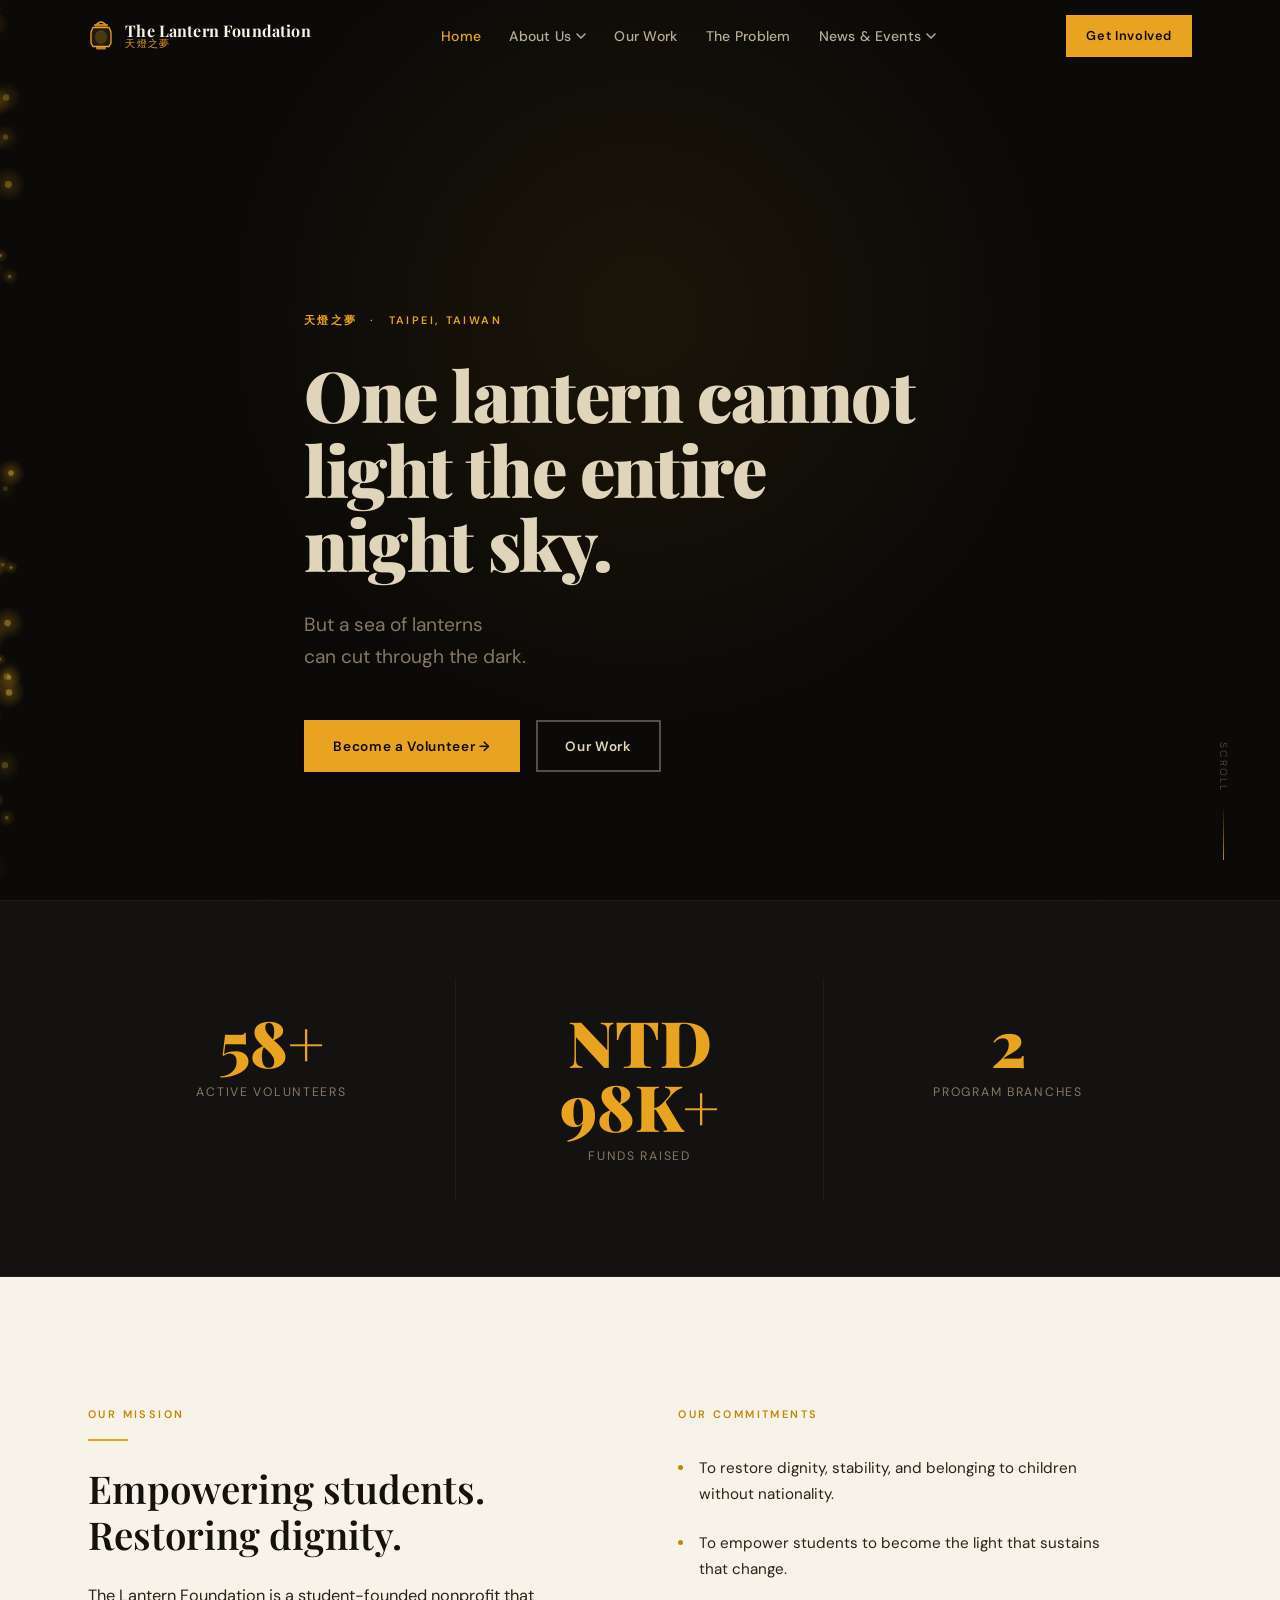
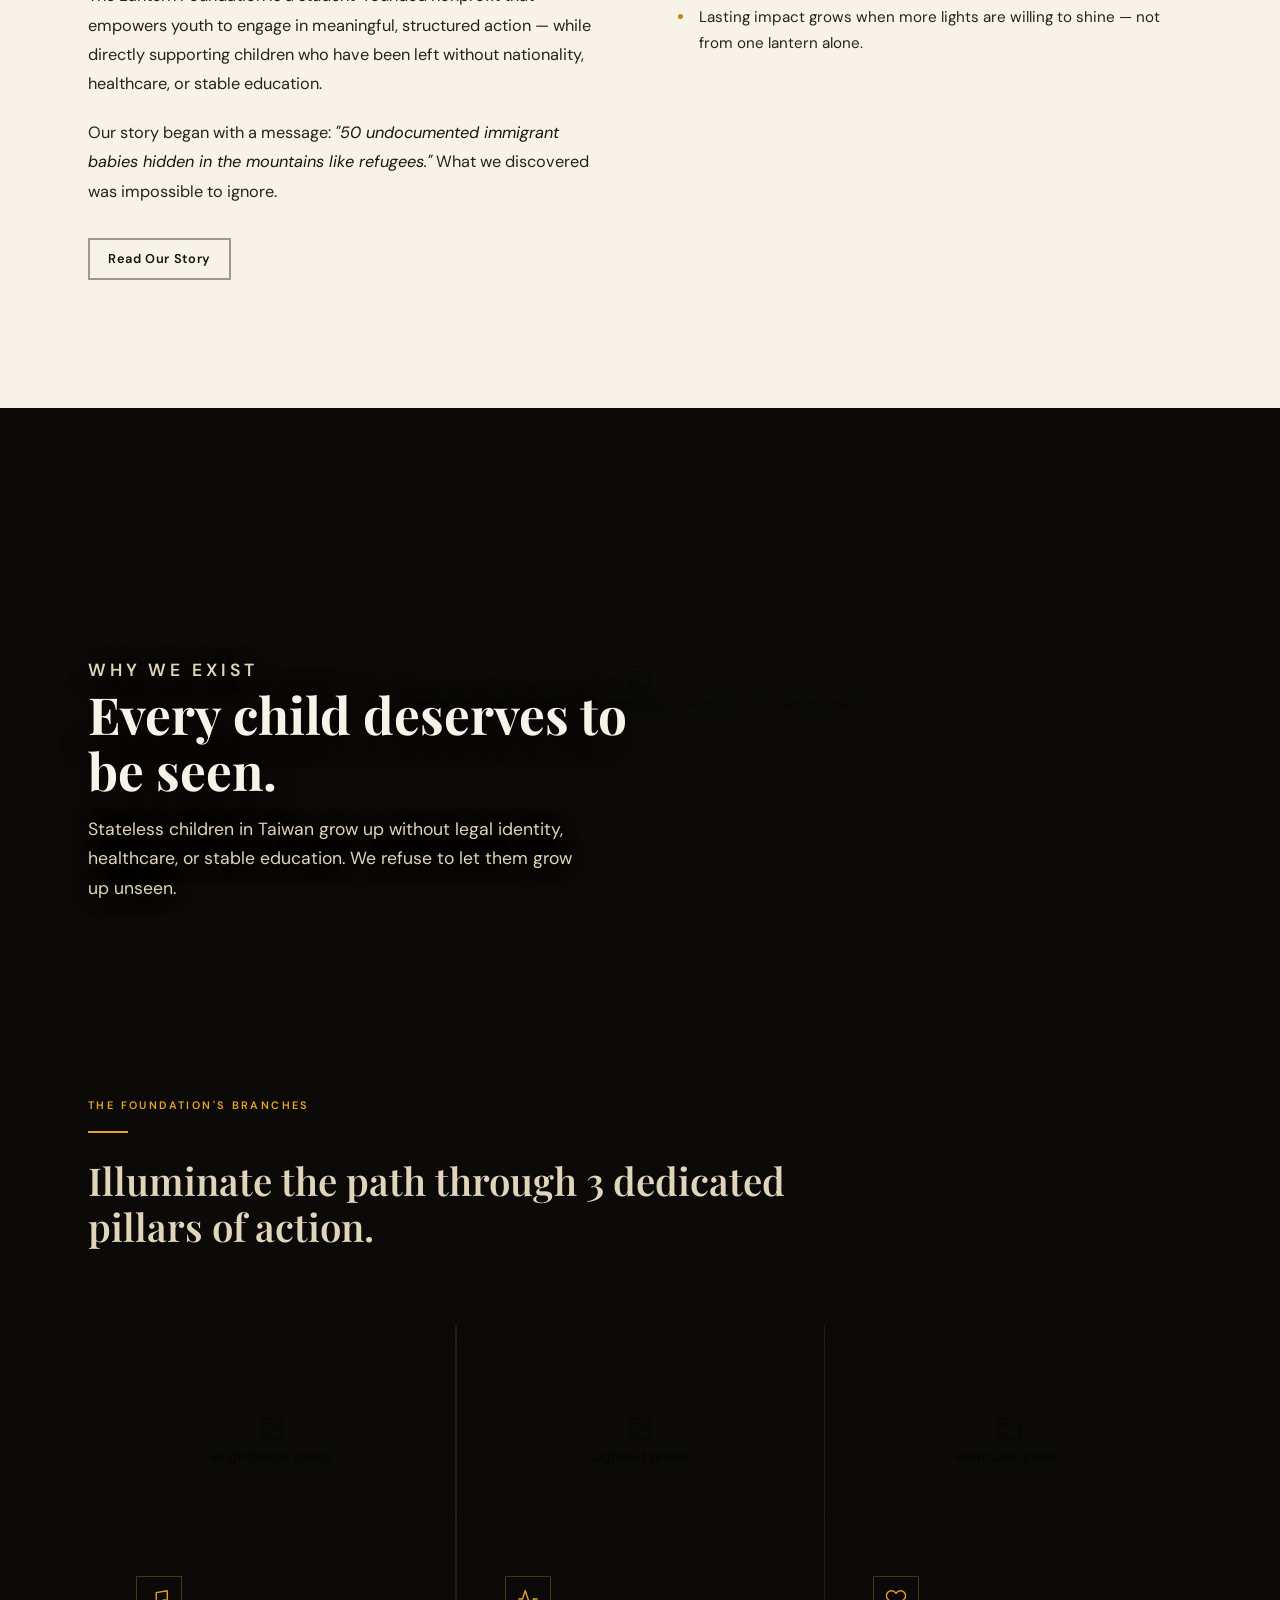
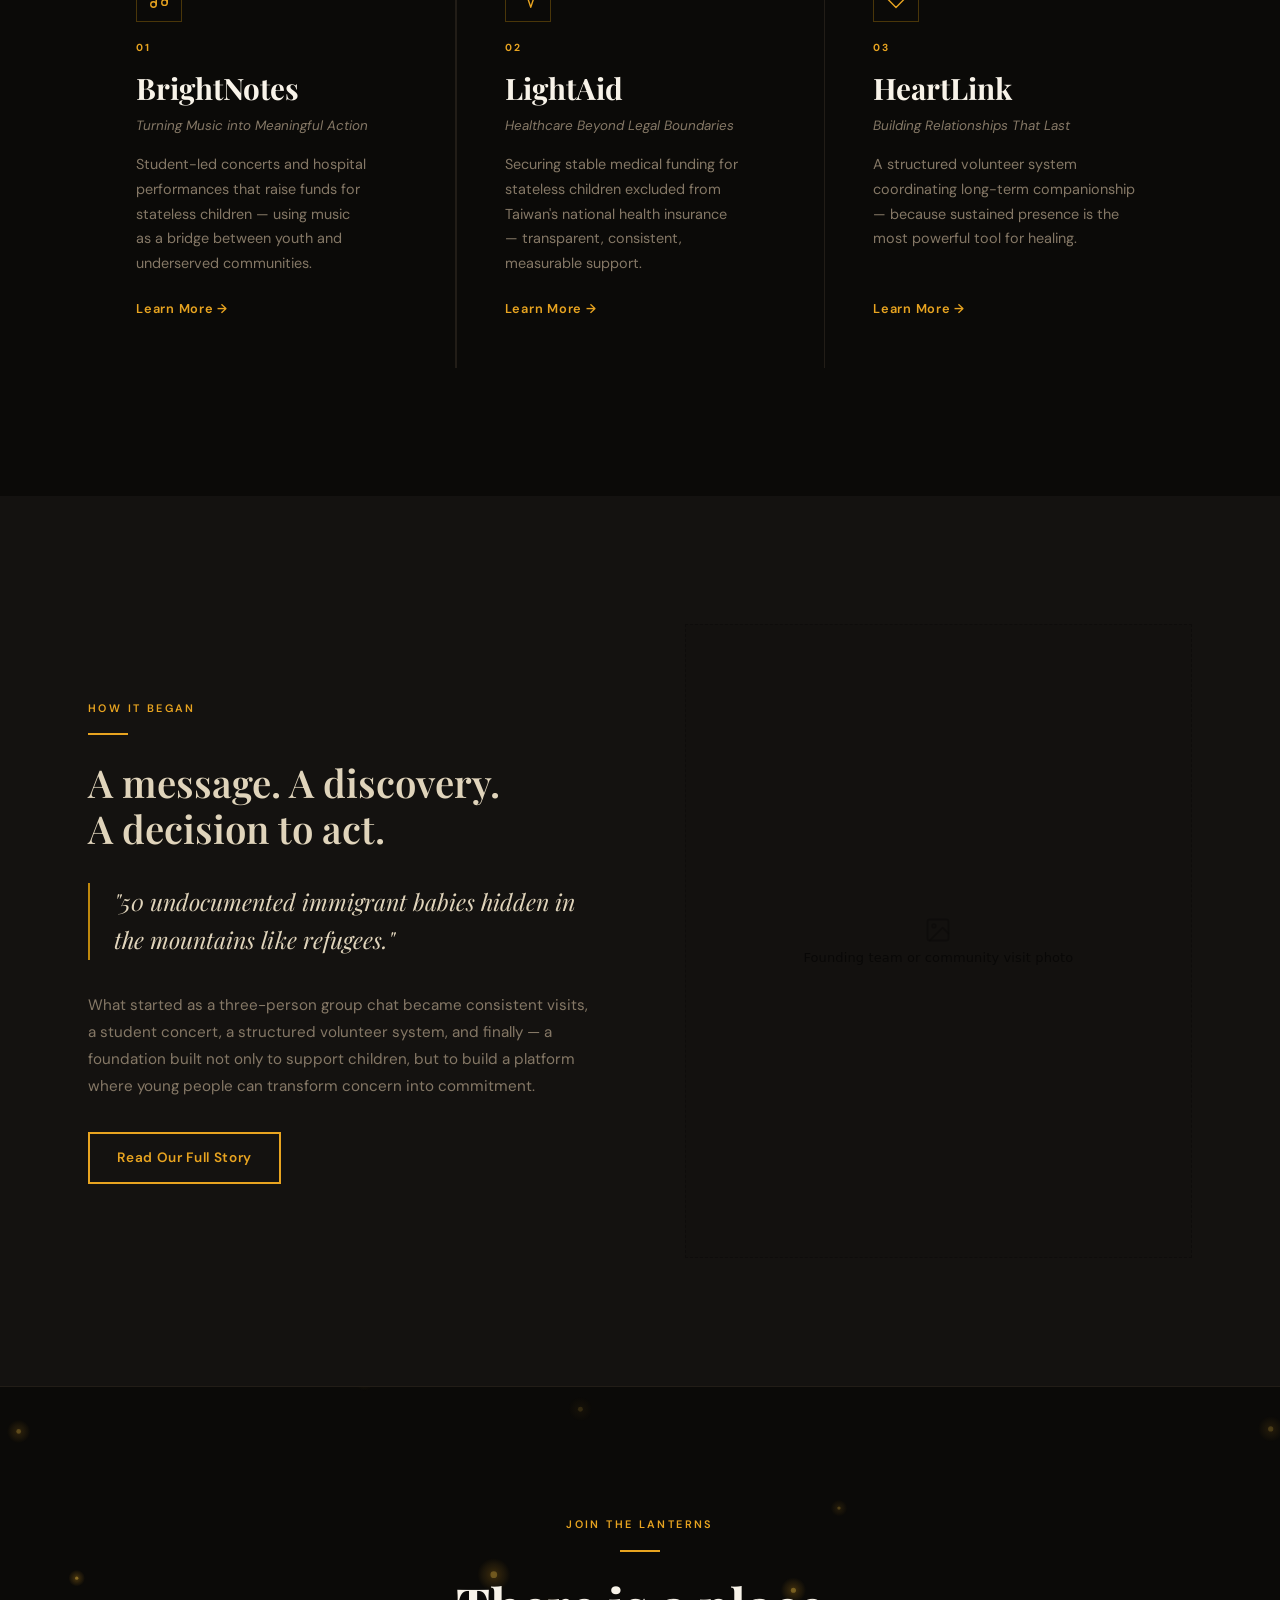
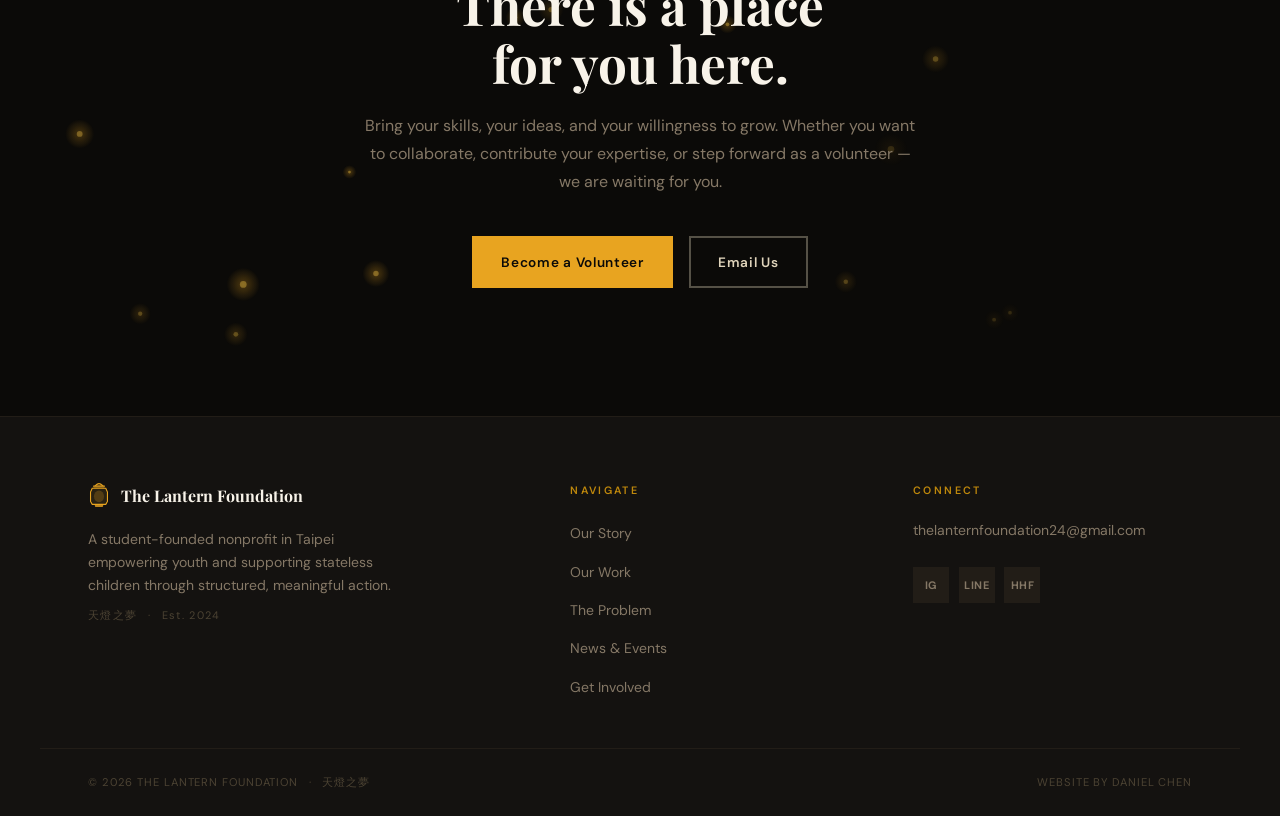
==== index.html @ 25450cc4 "first commit" ====
<!DOCTYPE html>
<html lang="en">
<head>
  <meta charset="UTF-8">
  <meta name="viewport" content="width=device-width, initial-scale=1.0">
  <title>The Lantern Foundation | 天燈之夢</title>
  <meta name="description" content="A student-founded nonprofit in Taipei empowering youth and supporting stateless children through BrightNotes, LightAid, and HeartLink.">
  <link rel="stylesheet" href="shared.css">
  <link rel="stylesheet" href="enhance.css">
  <style>
    /* HERO */
    #hero {
      min-height: 100vh; min-height: 100svh;
      display: flex; flex-direction: column; justify-content: flex-end;
      padding-bottom: clamp(4rem, 10vw, 8rem);
      position: relative; overflow: hidden; background: var(--dark);
    }
    #hero-canvas { position: absolute; inset: 0; width: 100%; height: 100%; pointer-events: none; }
    .hero-glow {
      position: absolute; width: 900px; height: 900px; border-radius: 50%;
      background: radial-gradient(circle, rgba(191,136,12,.09) 0%, transparent 65%);
      top: 35%; left: 50%; transform: translate(-50%,-50%); pointer-events: none;
    }
    .hero-content {
      position: relative; z-index: 2;
      max-width: var(--container); margin-inline: auto;
      padding-inline: var(--gap); padding-top: calc(var(--nav-h) + 3rem);
    }
    .hero-lbl  { opacity:0; animation: fuUp .8s ease .3s forwards; margin-bottom:1.75rem; }
    .hero-h1   { max-width:14ch; opacity:0; animation: fuUp .8s ease .5s forwards; margin-bottom:1.75rem; }
    .hero-sub  {
      font-size: clamp(1rem,1.8vw,1.2rem); color: var(--text-muted);
      max-width:40ch; margin-bottom:3rem; line-height:1.65;
      opacity:0; animation: fuUp .8s ease .7s forwards;
    }
    .hero-btns { display:flex; gap:1rem; flex-wrap:wrap; opacity:0; animation: fuUp .8s ease .9s forwards; }
    .hero-scroll {
      position:absolute; bottom:2.5rem; right:var(--gap);
      writing-mode:vertical-rl; transform:rotate(180deg);
      display:flex; align-items:center; gap:.75rem;
      font-size:.64rem; letter-spacing:.22em; text-transform:uppercase; color:var(--text-dim);
      z-index:2; opacity:0; animation: fuUp .8s ease 1.2s forwards;
    }
    .hero-scroll::after { content:''; width:1px; height:55px; background:linear-gradient(to bottom,transparent,var(--gold)); }
    @keyframes fuUp { from{opacity:0;transform:translateY(18px)} to{opacity:1;transform:translateY(0)} }

    /* STATS */
    #stats {
      background: var(--dark-2);
      border-top:1px solid var(--dark-3); border-bottom:1px solid var(--dark-3);
      padding-block: clamp(3rem,6vw,5rem);
    }
    .stats-row { display:grid; grid-template-columns:repeat(3,1fr); }
    .stat-block { padding:2rem 3rem; border-right:1px solid var(--dark-3); text-align:center; }
    .stat-block:last-child { border-right:none; }
    .stat-num {
      font-family:var(--font-serif); font-size:clamp(2.8rem,5vw,4.2rem); font-weight:900;
      color:var(--gold-bright); display:block; line-height:1; margin-bottom:.5rem;
    }
    .stat-lbl { font-size:.77rem; letter-spacing:.14em; text-transform:uppercase; color:var(--text-muted); }

    /* MISSION */
    #mission { background:var(--cream); }
    .mission-grid { display:grid; grid-template-columns:1fr 1fr; gap:clamp(3rem,6vw,7rem); align-items:start; }
    .mission-copy p { font-size:1.02rem; color:#2C2218; line-height:1.8; margin-bottom:1.2rem; }
    .mission-copy p em { font-style:italic; color:#1A150E; }
    .mission-values { display:flex; flex-direction:column; gap:1.4rem; padding-top:.5rem; }
    .mv-row { display:flex; gap:1rem; align-items:flex-start; }
    .mv-dot { width:5px; height:5px; border-radius:50%; background:var(--gold); margin-top:.62rem; flex-shrink:0; }
    .mv-row p { font-size:.95rem; color:#2C2218; line-height:1.72; }

    /* BRANCHES */
    #branches { background:var(--dark); }
    .branches-hd { margin-bottom:clamp(3rem,6vw,5rem); }
    .branches-grid { display:grid; grid-template-columns:repeat(3,1fr); gap:1.5px; background:var(--dark-3); }
    .branch-card {
      background:var(--dark); padding:clamp(2rem,4vw,3rem);
      display:flex; flex-direction:column; gap:.9rem; transition:background .25s;
    }
    .branch-card:hover { background:var(--dark-card); }
    .branch-icon {
      width:46px; height:46px; display:flex; align-items:center; justify-content:center;
      border:1px solid rgba(191,136,12,.35); flex-shrink:0;
    }
    .branch-num { font-size:.64rem; font-weight:700; letter-spacing:.2em; color:var(--gold-bright); margin-top:.2rem; }
    .branch-name { font-family:var(--font-serif); font-size:clamp(1.4rem,2.5vw,1.85rem); font-weight:700; color:var(--cream); line-height:1.15; }
    .branch-tagline { font-size:.84rem; color:var(--text-muted); font-style:italic; margin-top:-.3rem; }
    .branch-desc { font-size:.9rem; color:var(--text-muted); line-height:1.72; flex:1; }
    .branch-lnk {
      display:inline-flex; align-items:center; gap:.4rem;
      font-size:.8rem; font-weight:600; letter-spacing:.06em;
      color:var(--gold-bright); text-decoration:none; transition:gap .2s; margin-top:.5rem;
    }
    .branch-lnk:hover { gap:.65rem; }

    /* STORY TEASER */
    #story { background:var(--dark-2); }
    .story-grid { display:grid; grid-template-columns:1fr 1fr; gap:clamp(3rem,7vw,7rem); align-items:center; }
    .story-quote {
      font-family:var(--font-serif); font-size:clamp(1.1rem,2vw,1.45rem);
      font-style:italic; line-height:1.65; color:var(--text-light);
      border-left:2px solid var(--gold); padding-left:1.5rem; margin-block:2rem;
    }
    .story-body-p { font-size:.95rem; color:var(--text-muted); line-height:1.78; margin-bottom:2rem; }
    .story-img-wrap { aspect-ratio:4/5; position:relative; overflow:hidden; }
    .story-img-wrap image-slot { position:absolute; inset:0; width:100%; height:100%; }

    /* CTA */
    #home-cta { background:var(--dark); border-top:1px solid var(--dark-3); text-align:center; }
    .cta-inner { max-width:50ch; margin-inline:auto; }
    .cta-title { font-family:var(--font-serif); font-size:clamp(2rem,4vw,3.4rem); font-weight:700; line-height:1.15; color:var(--cream); margin-bottom:1.2rem; }
    .cta-sub { font-size:1rem; color:var(--text-muted); line-height:1.75; margin-bottom:2.5rem; }
    .cta-btns { display:flex; gap:1rem; justify-content:center; flex-wrap:wrap; }

    @media(max-width:1024px){ .branches-grid{grid-template-columns:1fr 1fr;} }
    @media(max-width:768px){
      .stats-row{grid-template-columns:1fr;}
      .stat-block{border-right:none;border-bottom:1px solid var(--dark-3);}
      .stat-block:last-child{border-bottom:none;}
      .mission-grid,.story-grid{grid-template-columns:1fr;}
      .branches-grid{grid-template-columns:1fr;}
      .story-img-wrap{aspect-ratio:16/9;order:-1;}
    }
  </style>
</head>
<body>

<nav class="site-nav" role="navigation" aria-label="Main navigation">
  <div class="nav-wrap">
    <a href="index.html" class="nav-logo">
      <svg width="26" height="34" viewBox="0 0 26 34" fill="none" aria-hidden="true">
        <path d="M9 5 Q13 1 17 5" stroke="#E8A420" stroke-width="1.5" fill="none" stroke-linecap="round"/>
        <rect x="6" y="5" width="14" height="2.5" rx="1" fill="#E8A420" opacity="0.8"/>
        <path d="M5 8.5 L3 13 L3 24 L5 27.5 L21 27.5 L23 24 L23 13 L21 8.5 Z" fill="rgba(232,164,32,0.1)" stroke="#E8A420" stroke-width="1.3"/>
        <ellipse cx="13" cy="18" rx="6" ry="7" fill="rgba(232,164,32,0.22)"/>
        <rect x="8" y="27.5" width="10" height="3" rx="1.5" fill="#E8A420" opacity="0.8"/>
      </svg>
      <div class="nav-logo-words"><strong>The Lantern Foundation</strong><em>天燈之夢</em></div>
    </a>
    <ul class="nav-items">
      <li><a href="index.html" class="current">Home</a></li>
      <li class="nav-dd">
        <button class="nav-dd-btn">About Us <svg viewBox="0 0 10 10" fill="none"><path d="M1 3l4 4 4-4" stroke="currentColor" stroke-width="1.5" stroke-linecap="round"/></svg></button>
        <div class="nav-dd-panel"><a href="about.html">Our Story</a><a href="about.html#team">Our Team</a></div>
      </li>
      <li><a href="our-work.html">Our Work</a></li>
      <li><a href="the-problem.html">The Problem</a></li>
      <li class="nav-dd">
        <button class="nav-dd-btn">News &amp; Events <svg viewBox="0 0 10 10" fill="none"><path d="M1 3l4 4 4-4" stroke="currentColor" stroke-width="1.5" stroke-linecap="round"/></svg></button>
        <div class="nav-dd-panel"><a href="news-events.html">All Events</a><a href="news-events.html#hunger-game">H.U.N.G.E.R. Game</a><a href="news-events.html#love-lit">A Love-Lit Christmas</a></div>
      </li>
    </ul>
    <div class="nav-end">
      <a href="get-involved.html" class="btn btn-gold btn-sm btn-nav-cta">Get Involved</a>
      <button class="nav-ham" aria-label="Open menu" aria-expanded="false"><span></span><span></span><span></span></button>
    </div>
  </div>
</nav>

<div class="nav-mob" role="dialog" aria-modal="true" aria-label="Navigation menu">
  <ul class="nav-mob-list">
    <li><a href="index.html">Home</a></li>
    <li><span>About Us</span><ul class="nav-mob-sub"><li><a href="about.html">Our Story</a></li><li><a href="about.html#team">Our Team</a></li></ul></li>
    <li><a href="our-work.html">Our Work</a></li>
    <li><a href="the-problem.html">The Problem</a></li>
    <li><span>News &amp; Events</span><ul class="nav-mob-sub"><li><a href="news-events.html">All Events</a></li><li><a href="news-events.html#hunger-game">H.U.N.G.E.R. Game</a></li><li><a href="news-events.html#love-lit">A Love-Lit Christmas</a></li></ul></li>
    <li><a href="get-involved.html">Get Involved</a></li>
  </ul>
  <div class="nav-mob-footer"><a href="get-involved.html" class="btn btn-gold">Become a Volunteer</a></div>
</div>

<!-- HERO -->
<section id="hero" aria-label="Hero">
  <canvas id="hero-canvas" aria-hidden="true"></canvas>
  <div class="hero-glow" aria-hidden="true"></div>
  <div class="hero-content">
    <p class="t-label hero-lbl">天燈之夢 &ensp;·&ensp; Taipei, Taiwan</p>
    <h1 class="t-display hero-h1">One lantern cannot light the entire night sky.</h1>
    <p class="hero-sub">But a sea of lanterns<br>can cut through the dark.</p>
    <div class="hero-btns">
      <a href="get-involved.html" class="btn btn-gold">Become a Volunteer →</a>
      <a href="our-work.html" class="btn btn-outline">Our Work</a>
    </div>
  </div>
  <div class="hero-scroll" aria-hidden="true">Scroll</div>
</section>

<!-- STATS -->
<section id="stats" aria-label="Impact numbers">
  <div class="wrap">
    <div class="stats-row">
      <div class="stat-block reveal"><span class="stat-num" data-count="60" data-suffix="+">0</span><p class="stat-lbl">Active Volunteers</p></div>
      <div class="stat-block reveal d2"><span class="stat-num" data-count="100" data-prefix="NTD " data-suffix="K+">0</span><p class="stat-lbl">Funds Raised</p></div>
      <div class="stat-block reveal d3"><span class="stat-num" data-count="3">0</span><p class="stat-lbl">Program Branches</p></div>
    </div>
  </div>
</section>

<!-- MISSION -->
<section id="mission" class="bg-cream on-cream">
  <div class="wrap">
    <div class="mission-grid">
      <div class="reveal">
        <p class="t-label">Our Mission</p>
        <span class="gold-bar" style="margin-top:1rem"></span>
        <h2 class="t-h2" style="margin-bottom:1.5rem">Empowering students.<br>Restoring dignity.</h2>
        <div class="mission-copy">
          <p>The Lantern Foundation is a student-founded nonprofit that empowers youth to engage in meaningful, structured action — while directly supporting children who have been left without nationality, healthcare, or stable education.</p>
          <p>Our story began with a message: <em>"50 undocumented immigrant babies hidden in the mountains like refugees."</em> What we discovered was impossible to ignore.</p>
        </div>
        <div style="margin-top:2rem"><a href="about.html" class="btn btn-outline-dark btn-sm">Read Our Story</a></div>
      </div>
      <div class="reveal d2">
        <p class="t-label" style="margin-bottom:1.5rem; color:var(--gold)">Our Commitments</p>
        <div class="mission-values">
          <div class="mv-row"><div class="mv-dot"></div><p>To restore dignity, stability, and belonging to children without nationality.</p></div>
          <div class="mv-row"><div class="mv-dot"></div><p>To empower students to become the light that sustains that change.</p></div>
          <div class="mv-row"><div class="mv-dot"></div><p>Lasting impact grows when more lights are willing to shine — not from one lantern alone.</p></div>
        </div>
      </div>
    </div>
  </div>
</section>

<!-- IMPACT BAND -->
<section class="impact-band" style="padding:0">
  <image-slot id="home-impact" shape="rect" placeholder="Wide cinematic photo — children, volunteers, or a concert moment"></image-slot>
  <div class="impact-overlay"></div>
  <div class="impact-content reveal">
    <p class="t-label">Why We Exist</p>
    <h2>Every child deserves to be seen.</h2>
    <p>Stateless children in Taiwan grow up without legal identity, healthcare, or stable education. We refuse to let them grow up unseen.</p>
  </div>
</section>

<!-- BRANCHES -->
<section id="branches">
  <div class="wrap">
    <div class="branches-hd reveal">
      <p class="t-label">The Foundation's Branches</p>
      <span class="gold-bar" style="margin-top:1rem"></span>
      <h2 class="t-h2" style="max-width:30ch">Illuminate the path through 3 dedicated pillars of action.</h2>
    </div>
    <div class="branches-grid">
      <div class="branch-card reveal">
        <div class="branch-card-img"><image-slot id="home-branch-1" shape="rect" placeholder="BrightNotes photo"></image-slot></div>
        <div class="branch-icon"><svg width="22" height="22" viewBox="0 0 24 24" fill="none" stroke="var(--gold-bright)" stroke-width="1.5" stroke-linecap="round" stroke-linejoin="round" aria-hidden="true"><path d="M9 18V5l12-2v13"/><circle cx="6" cy="18" r="3"/><circle cx="18" cy="16" r="3"/></svg></div>
        <span class="branch-num">01</span>
        <h3 class="branch-name">BrightNotes</h3>
        <p class="branch-tagline">Turning Music into Meaningful Action</p>
        <p class="branch-desc">Student-led concerts and hospital performances that raise funds for stateless children — using music as a bridge between youth and underserved communities.</p>
        <a href="our-work.html#brightnotes" class="branch-lnk">Learn More →</a>
      </div>
      <div class="branch-card reveal d2">
        <div class="branch-card-img"><image-slot id="home-branch-2" shape="rect" placeholder="LightAid photo"></image-slot></div>
        <div class="branch-icon"><svg width="22" height="22" viewBox="0 0 24 24" fill="none" stroke="var(--gold-bright)" stroke-width="1.5" stroke-linecap="round" stroke-linejoin="round" aria-hidden="true"><path d="M22 12h-4l-3 9L9 3l-3 9H2"/></svg></div>
        <span class="branch-num">02</span>
        <h3 class="branch-name">LightAid</h3>
        <p class="branch-tagline">Healthcare Beyond Legal Boundaries</p>
        <p class="branch-desc">Securing stable medical funding for stateless children excluded from Taiwan's national health insurance — transparent, consistent, measurable support.</p>
        <a href="our-work.html#lightaid" class="branch-lnk">Learn More →</a>
      </div>
      <div class="branch-card reveal d3">
        <div class="branch-card-img"><image-slot id="home-branch-3" shape="rect" placeholder="HeartLink photo"></image-slot></div>
        <div class="branch-icon"><svg width="22" height="22" viewBox="0 0 24 24" fill="none" stroke="var(--gold-bright)" stroke-width="1.5" stroke-linecap="round" stroke-linejoin="round" aria-hidden="true"><path d="M20.84 4.61a5.5 5.5 0 0 0-7.78 0L12 5.67l-1.06-1.06a5.5 5.5 0 0 0-7.78 7.78l1.06 1.06L12 21.23l7.78-7.78 1.06-1.06a5.5 5.5 0 0 0 0-7.78z"/></svg></div>
        <span class="branch-num">03</span>
        <h3 class="branch-name">HeartLink</h3>
        <p class="branch-tagline">Building Relationships That Last</p>
        <p class="branch-desc">A structured volunteer system coordinating long-term companionship — because sustained presence is the most powerful tool for healing.</p>
        <a href="our-work.html#heartlink" class="branch-lnk">Learn More →</a>
      </div>
    </div>
  </div>
</section>

<!-- STORY TEASER -->
<section id="story" class="bg-dark-2">
  <div class="wrap">
    <div class="story-grid">
      <div class="reveal">
        <p class="t-label">How It Began</p>
        <span class="gold-bar" style="margin-top:1rem"></span>
        <h2 class="t-h2" style="margin-bottom:1.5rem">A message. A discovery.<br>A decision to act.</h2>
        <blockquote class="story-quote">"50 undocumented immigrant babies hidden in the mountains like refugees."</blockquote>
        <p class="story-body-p">What started as a three-person group chat became consistent visits, a student concert, a structured volunteer system, and finally — a foundation built not only to support children, but to build a platform where young people can transform concern into commitment.</p>
        <a href="about.html" class="btn btn-outline-gold">Read Our Full Story</a>
      </div>
      <div class="story-img-wrap reveal d2">
        <image-slot id="home-story" shape="rect" placeholder="Founding team or community visit photo"></image-slot>
      </div>
    </div>
  </div>
</section>

<!-- CTA -->
<section id="home-cta" class="lantern-host">
  <canvas class="lantern-canvas" data-count="22" aria-hidden="true"></canvas>
  <div class="wrap">
    <div class="cta-inner reveal">
      <p class="t-label">Join the Lanterns</p>
      <span class="gold-bar" style="display:block; margin:1rem auto 1.5rem"></span>
      <h2 class="cta-title">There is a place<br>for you here.</h2>
      <p class="cta-sub">Bring your skills, your ideas, and your willingness to grow. Whether you want to collaborate, contribute your expertise, or step forward as a volunteer — we are waiting for you.</p>
      <div class="cta-btns">
        <a href="get-involved.html" class="btn btn-gold">Become a Volunteer</a>
        <a href="mailto:thelanternfoundation24@gmail.com" class="btn btn-outline">Email Us</a>
      </div>
    </div>
  </div>
</section>

<!-- FOOTER -->
<footer class="site-footer">
  <div class="footer-body">
    <div class="foot-brand">
      <a href="index.html" class="foot-brand-logo">
        <svg width="22" height="29" viewBox="0 0 26 34" fill="none" aria-hidden="true"><path d="M9 5 Q13 1 17 5" stroke="#E8A420" stroke-width="1.5" fill="none" stroke-linecap="round"/><rect x="6" y="5" width="14" height="2.5" rx="1" fill="#E8A420" opacity="0.8"/><path d="M5 8.5 L3 13 L3 24 L5 27.5 L21 27.5 L23 24 L23 13 L21 8.5 Z" fill="rgba(232,164,32,0.1)" stroke="#E8A420" stroke-width="1.3"/><ellipse cx="13" cy="18" rx="6" ry="7" fill="rgba(232,164,32,0.22)"/><rect x="8" y="27.5" width="10" height="3" rx="1.5" fill="#E8A420" opacity="0.8"/></svg>
        <strong>The Lantern Foundation</strong>
      </a>
      <p>A student-founded nonprofit in Taipei empowering youth and supporting stateless children through structured, meaningful action.</p>
      <span class="foot-brand-cn">天燈之夢 &ensp;·&ensp; Est. 2024</span>
    </div>
    <div class="foot-col">
      <h4>Navigate</h4>
      <ul><li><a href="about.html">Our Story</a></li><li><a href="our-work.html">Our Work</a></li><li><a href="the-problem.html">The Problem</a></li><li><a href="news-events.html">News &amp; Events</a></li><li><a href="get-involved.html">Get Involved</a></li></ul>
    </div>
    <div class="foot-col">
      <h4>Connect</h4>
      <a class="foot-email" href="mailto:thelanternfoundation24@gmail.com">thelanternfoundation24@gmail.com</a>
      <div class="foot-social">
        <a href="https://www.instagram.com/thelanternfoundation24/" target="_blank" rel="noopener" title="Instagram">IG</a>
        <a href="https://line.me/ti/g/LG9Eg6JZxH" target="_blank" rel="noopener" title="LINE">LINE</a>
        <a href="https://www.twhhf.org/" target="_blank" rel="noopener" title="TWHHF Partner">HHF</a>
      </div>
    </div>
  </div>
  <div class="footer-bottom">
    <p>© 2026 THE LANTERN FOUNDATION &ensp;·&ensp; 天燈之夢</p>
    <p>WEBSITE BY DANIEL CHEN</p>
  </div>
</footer>

<script src="image-slot.js"></script>
<script src="nav.js"></script>
<script src="interactive.js"></script>
<script>
(function(){
  var canvas = document.getElementById('hero-canvas');
  if(!canvas) return;
  var ctx = canvas.getContext('2d');
  var W=0, H=0;
  function resize(){
    var dpr = window.devicePixelRatio||1;
    W = canvas.offsetWidth; H = canvas.offsetHeight;
    canvas.width=W*dpr; canvas.height=H*dpr;
    ctx.scale(dpr,dpr);
  }
  function Pt(iy){ var self=this;
    self.reset=function(y){ self.x=Math.random()*W; self.y=y!==undefined?y:H+20; self.r=Math.random()*2.5+1; self.sp=Math.random()*.45+.18; self.a=Math.random()*.28+.04; self.dr=(Math.random()-.5)*.22; };
    self.reset(iy);
    self.tick=function(){ self.y-=self.sp; self.x+=self.dr; if(self.y<-20)self.reset(); };
    self.draw=function(){
      var g=ctx.createRadialGradient(self.x,self.y,0,self.x,self.y,self.r*5);
      g.addColorStop(0,'rgba(232,164,32,'+self.a+')'); g.addColorStop(1,'rgba(232,164,32,0)');
      ctx.beginPath(); ctx.arc(self.x,self.y,self.r*5,0,Math.PI*2); ctx.fillStyle=g; ctx.fill();
      ctx.beginPath(); ctx.arc(self.x,self.y,self.r,0,Math.PI*2); ctx.fillStyle='rgba(245,200,74,'+(self.a+.08)+')'; ctx.fill();
    };
  }
  var pts=[]; for(var i=0;i<30;i++) pts.push(new Pt(Math.random()*window.innerHeight));
  function loop(){ ctx.clearRect(0,0,W,H); pts.forEach(function(p){p.tick();p.draw();}); requestAnimationFrame(loop); }
  window.addEventListener('resize',function(){resize();pts.forEach(function(p){if(p.x>W)p.x=Math.random()*W;});},{passive:true});
  resize(); loop();
}());
</script>
</body>
</html>
---- shared.css ----
/* ============================================================
   THE LANTERN FOUNDATION · 天燈之夢
   Shared Styles — Bold, impactful design
   ============================================================ */

@import url('https://fonts.googleapis.com/css2?family=Playfair+Display:ital,wght@0,400;0,600;0,700;0,900;1,400&family=DM+Sans:opsz,wght@9..40,300;9..40,400;9..40,500;9..40,600&display=swap');

/* ---- RESET ---- */
*, *::before, *::after { box-sizing: border-box; margin: 0; padding: 0; }
ul { list-style: none; }
img, svg { display: block; max-width: 100%; }
a { color: inherit; }
button { font-family: inherit; }

/* ---- TOKENS ---- */
:root {
  --dark:         #0B0A08;
  --dark-2:       #141210;
  --dark-3:       #221D17;
  --dark-card:    #1B1710;
  --gold:         #BF880C;
  --gold-bright:  #E8A420;
  --gold-pale:    #F5C84A;
  --cream:        #F8F3E9;
  --cream-2:      #EBE3CF;
  --text-light:   #E0D4BB;
  --text-muted:   #857866;
  --text-dim:     #4C4333;
  --text-dark:    #15110C;
  --text-body:    #38300A;

  --font-serif: 'Playfair Display', Georgia, serif;
  --font-sans:  'DM Sans', system-ui, -apple-system, sans-serif;

  --container: 1200px;
  --nav-h: 72px;
  --section-v: clamp(5rem, 10vw, 9rem);
  --gap: clamp(1.5rem, 5vw, 3rem);
}

/* ---- BASE ---- */
html { scroll-behavior: smooth; }
body {
  font-family: var(--font-sans);
  font-size: 1rem;
  line-height: 1.7;
  color: var(--text-light);
  background: var(--dark);
  -webkit-font-smoothing: antialiased;
  text-wrap: pretty;
}

/* ---- TYPOGRAPHY SCALES ---- */
.t-display {
  font-family: var(--font-serif);
  font-size: clamp(2.8rem, 5.5vw, 5.2rem);
  font-weight: 900;
  line-height: 1.06;
  letter-spacing: -0.02em;
}
.t-h1 {
  font-family: var(--font-serif);
  font-size: clamp(2.2rem, 4vw, 3.8rem);
  font-weight: 700;
  line-height: 1.15;
}
.t-h2 {
  font-family: var(--font-serif);
  font-size: clamp(1.65rem, 3vw, 2.6rem);
  font-weight: 600;
  line-height: 1.2;
}
.t-h3 {
  font-family: var(--font-serif);
  font-size: clamp(1.2rem, 2vw, 1.65rem);
  font-weight: 600;
  line-height: 1.25;
}
.t-label {
  font-family: var(--font-sans);
  font-size: 0.68rem;
  font-weight: 600;
  letter-spacing: 0.22em;
  text-transform: uppercase;
  color: var(--gold-bright);
}
.t-lead {
  font-size: clamp(1rem, 1.5vw, 1.15rem);
  line-height: 1.7;
  color: var(--text-muted);
}

/* ---- LAYOUT ---- */
.wrap {
  max-width: var(--container);
  margin-inline: auto;
  padding-inline: var(--gap);
}
section { padding-block: var(--section-v); }

/* ---- BUTTONS ---- */
.btn {
  display: inline-flex;
  align-items: center;
  gap: 0.5rem;
  font-family: var(--font-sans);
  font-size: 0.85rem;
  font-weight: 600;
  letter-spacing: 0.05em;
  padding: 0.9em 2em;
  cursor: pointer;
  text-decoration: none;
  border: 2px solid transparent;
  transition: background 0.2s, color 0.2s, border-color 0.2s, transform 0.15s;
  white-space: nowrap;
}
.btn:hover { transform: translateY(-1px); }
.btn:active { transform: none; }

.btn-gold { background: var(--gold-bright); color: var(--dark); border-color: var(--gold-bright); }
.btn-gold:hover { background: var(--gold-pale); border-color: var(--gold-pale); }

.btn-outline { background: transparent; color: var(--text-light); border-color: rgba(224,212,187,0.35); }
.btn-outline:hover { background: rgba(224,212,187,0.08); border-color: var(--text-light); }

.btn-outline-gold { background: transparent; color: var(--gold-bright); border-color: var(--gold-bright); }
.btn-outline-gold:hover { background: var(--gold-bright); color: var(--dark); }

.btn-outline-dark { background: transparent; color: var(--text-dark); border-color: rgba(21,17,12,0.4); }
.btn-outline-dark:hover { background: var(--text-dark); color: var(--cream); }

.btn-sm { padding: 0.65em 1.4em; font-size: 0.8rem; }

/* ---- GOLD DIVIDER ---- */
.gold-bar {
  display: block;
  width: 40px;
  height: 2px;
  background: var(--gold-bright);
  margin-bottom: 1.5rem;
}

/* ---- NAVIGATION ---- */
.site-nav {
  position: fixed;
  inset-block-start: 0;
  inset-inline: 0;
  z-index: 200;
  height: var(--nav-h);
  display: flex;
  align-items: center;
  transition: background 0.35s, backdrop-filter 0.35s, box-shadow 0.35s;
}
.site-nav.scrolled {
  background: rgba(11,10,8,0.96);
  backdrop-filter: blur(12px);
  -webkit-backdrop-filter: blur(12px);
  box-shadow: 0 1px 0 rgba(191,136,12,0.2);
}
.nav-wrap {
  display: flex;
  align-items: center;
  justify-content: space-between;
  width: 100%;
  max-width: var(--container);
  margin-inline: auto;
  padding-inline: var(--gap);
}

/* Logo */
.nav-logo {
  display: flex;
  align-items: center;
  gap: 0.7rem;
  text-decoration: none;
  flex-shrink: 0;
}
.nav-logo-words { display: flex; flex-direction: column; line-height: 1.1; }
.nav-logo-words strong {
  font-family: var(--font-serif);
  font-size: 1rem;
  font-weight: 700;
  color: var(--cream);
  letter-spacing: 0.01em;
  white-space: nowrap;
}
.nav-logo-words em {
  font-style: normal;
  font-size: 0.62rem;
  letter-spacing: 0.14em;
  color: var(--gold-bright);
  text-transform: uppercase;
}

/* Links */
.nav-items {
  display: flex;
  align-items: center;
  gap: 1.75rem;
}
.nav-items > li { position: relative; }

.nav-items a, .nav-dd-btn {
  font-size: 0.875rem;
  font-weight: 500;
  color: rgba(224,212,187,0.8);
  text-decoration: none;
  background: none;
  border: none;
  cursor: pointer;
  padding: 0.2rem 0;
  transition: color 0.2s;
  letter-spacing: 0.02em;
  white-space: nowrap;
}
.nav-items a:hover, .nav-dd-btn:hover { color: var(--gold-bright); }
.nav-items a.current { color: var(--gold-bright); }

/* Dropdown */
.nav-dd { position: relative; }
.nav-dd-btn { display: flex; align-items: center; gap: 0.3rem; }
.nav-dd-btn svg { width: 10px; height: 10px; transition: transform 0.2s; }
.nav-dd.open .nav-dd-btn svg { transform: rotate(180deg); }

.nav-dd-panel {
  position: absolute;
  top: calc(100% + 16px);
  left: 50%;
  transform: translateX(-50%) translateY(-6px);
  min-width: 180px;
  background: var(--dark-2);
  border: 1px solid var(--dark-3);
  border-top: 2px solid var(--gold);
  opacity: 0;
  visibility: hidden;
  pointer-events: none;
  transition: opacity 0.2s, transform 0.2s, visibility 0.2s;
}
.nav-dd.open .nav-dd-panel {
  opacity: 1;
  visibility: visible;
  pointer-events: all;
  transform: translateX(-50%) translateY(0);
}
.nav-dd-panel a {
  display: block;
  padding: 0.65rem 1.1rem;
  font-size: 0.84rem;
  color: var(--text-muted);
  text-decoration: none;
  transition: background 0.15s, color 0.15s;
  border-bottom: 1px solid rgba(255,255,255,0.04);
}
.nav-dd-panel a:last-child { border-bottom: none; }
.nav-dd-panel a:hover { background: var(--dark-3); color: var(--cream); }

/* End / CTA */
.nav-end { display: flex; align-items: center; gap: 1rem; }

/* Hamburger */
.nav-ham {
  display: none;
  flex-direction: column;
  justify-content: center;
  gap: 5px;
  background: none;
  border: none;
  cursor: pointer;
  padding: 6px;
  z-index: 201;
}
.nav-ham span {
  display: block;
  width: 22px;
  height: 2px;
  background: var(--cream);
  transition: transform 0.3s, opacity 0.25s;
  transform-origin: center;
}
.nav-ham.open span:first-child  { transform: translateY(7px) rotate(45deg); }
.nav-ham.open span:nth-child(2) { opacity: 0; transform: scaleX(0); }
.nav-ham.open span:last-child   { transform: translateY(-7px) rotate(-45deg); }

/* Mobile overlay */
.nav-mob {
  display: none;
  position: fixed;
  inset: 0;
  background: var(--dark);
  z-index: 199;
  padding: var(--nav-h) var(--gap) var(--gap);
  overflow-y: auto;
  opacity: 0;
  transition: opacity 0.3s;
}
.nav-mob.open { opacity: 1; }

.nav-mob-list {
  padding-top: 2.5rem;
  display: flex;
  flex-direction: column;
  gap: 0.2rem;
}
.nav-mob-list > li > a,
.nav-mob-list > li > span {
  font-family: var(--font-serif);
  font-size: clamp(1.8rem, 5vw, 2.4rem);
  font-weight: 600;
  color: var(--cream);
  text-decoration: none;
  display: block;
  padding: 0.4rem 0;
  transition: color 0.2s;
}
.nav-mob-list > li > a:hover,
.nav-mob-list > li > span:hover { color: var(--gold-bright); }

.nav-mob-sub {
  padding-left: 1rem;
  border-left: 2px solid var(--dark-3);
  margin-bottom: 0.5rem;
}
.nav-mob-sub a {
  font-family: var(--font-sans);
  font-size: 0.9rem;
  color: var(--text-muted);
  text-decoration: none;
  display: block;
  padding: 0.3rem 0;
  transition: color 0.2s;
}
.nav-mob-sub a:hover { color: var(--gold-bright); }

.nav-mob-footer {
  margin-top: 3rem;
  padding-top: 2rem;
  border-top: 1px solid var(--dark-3);
}

/* ---- FOOTER ---- */
.site-footer {
  background: var(--dark-2);
  border-top: 1px solid var(--dark-3);
}
.footer-body {
  display: grid;
  grid-template-columns: 1.5fr 1fr 1fr;
  gap: clamp(2rem, 5vw, 4rem);
  padding-block: 4rem 3rem;
  max-width: var(--container);
  margin-inline: auto;
  padding-inline: var(--gap);
}
.foot-brand-logo {
  display: flex;
  align-items: center;
  gap: 0.7rem;
  text-decoration: none;
  margin-bottom: 1.1rem;
}
.foot-brand-logo strong {
  font-family: var(--font-serif);
  font-size: 1rem;
  color: var(--cream);
}
.foot-brand p {
  font-size: 0.875rem;
  color: var(--text-muted);
  line-height: 1.65;
  max-width: 32ch;
}
.foot-brand-cn {
  display: block;
  margin-top: 0.6rem;
  font-size: 0.68rem;
  letter-spacing: 0.12em;
  color: var(--text-dim);
}
.foot-col h4 {
  font-family: var(--font-sans);
  font-size: 0.67rem;
  font-weight: 600;
  letter-spacing: 0.22em;
  text-transform: uppercase;
  color: var(--gold);
  margin-bottom: 1.25rem;
}
.foot-col ul { display: flex; flex-direction: column; gap: 0.7rem; }
.foot-col ul a {
  font-size: 0.875rem;
  color: var(--text-muted);
  text-decoration: none;
  transition: color 0.2s;
}
.foot-col ul a:hover { color: var(--cream); }
.foot-email {
  display: block;
  font-size: 0.875rem;
  color: var(--text-muted);
  text-decoration: none;
  margin-bottom: 1.5rem;
  transition: color 0.2s;
  word-break: break-all;
}
.foot-email:hover { color: var(--gold-bright); }
.foot-social { display: flex; gap: 0.6rem; }
.foot-social a {
  display: flex;
  align-items: center;
  justify-content: center;
  width: 36px;
  height: 36px;
  background: var(--dark-3);
  color: var(--text-muted);
  font-size: 0.68rem;
  font-weight: 700;
  letter-spacing: 0.04em;
  text-decoration: none;
  transition: background 0.2s, color 0.2s;
}
.foot-social a:hover { background: var(--gold-bright); color: var(--dark); }

.footer-bottom {
  border-top: 1px solid var(--dark-3);
  padding-block: 1.5rem;
  max-width: var(--container);
  margin-inline: auto;
  padding-inline: var(--gap);
  display: flex;
  justify-content: space-between;
  align-items: center;
  flex-wrap: wrap;
  gap: 0.75rem;
}
.footer-bottom p {
  font-size: 0.7rem;
  color: var(--text-dim);
  letter-spacing: 0.08em;
}

/* ---- SCROLL REVEAL ---- */
.reveal {
  opacity: 0;
  transform: translateY(28px);
  transition: opacity 0.7s ease, transform 0.7s ease;
}
.reveal.visible { opacity: 1; transform: none; }
.reveal.d1 { transition-delay: 0.1s; }
.reveal.d2 { transition-delay: 0.22s; }
.reveal.d3 { transition-delay: 0.36s; }
.reveal.d4 { transition-delay: 0.5s; }

/* ---- PAGE HERO BASE ---- */
.page-hero {
  padding-top: calc(var(--nav-h) + clamp(3.5rem, 8vw, 6rem));
  padding-bottom: clamp(4rem, 8vw, 7rem);
  background: var(--dark);
  position: relative;
  overflow: hidden;
}
.page-hero::before {
  content: '';
  position: absolute;
  inset: 0;
  background: radial-gradient(ellipse 55% 55% at 50% 0%, rgba(191,136,12,0.08) 0%, transparent 70%);
  pointer-events: none;
}

/* ---- CARD BASE ---- */
.card {
  background: var(--dark-card);
  border: 1px solid rgba(255,255,255,0.04);
  transition: border-color 0.25s, transform 0.25s;
}
.card:hover { border-color: rgba(191,136,12,0.3); transform: translateY(-3px); }

/* ---- SURFACE HELPERS ---- */
.bg-dark   { background: var(--dark); }
.bg-dark-2 { background: var(--dark-2); }
.bg-cream  { background: var(--cream); color: var(--text-dark); }

.on-cream .t-label { color: var(--gold); }
.on-cream p { color: var(--text-body); }
.on-cream h1, .on-cream h2, .on-cream h3 { color: var(--text-dark); font-family: var(--font-serif); }

/* ---- RESPONSIVE ---- */
@media (max-width: 1024px) {
  .footer-body { grid-template-columns: 1fr 1fr; }
}
@media (max-width: 980px) {
  .nav-items, .nav-end .btn-nav-cta { display: none; }
  .nav-ham { display: flex; }
  .nav-mob { display: block; }
}
@media (max-width: 768px) {
  :root { --section-v: clamp(3.5rem, 8vw, 5.5rem); }
  .footer-body { grid-template-columns: 1fr; gap: 2rem; }
  .footer-bottom { flex-direction: column; text-align: center; }
}
---- enhance.css ----
/* ============================================================
   THE LANTERN FOUNDATION · enhance.css
   Interactive & dynamic visual layer (loaded after shared.css)
   ============================================================ */

/* ---- SCROLL PROGRESS BAR ---- */
.scroll-progress {
  position: fixed;
  inset-block-start: 0; inset-inline-start: 0;
  height: 3px; width: 0%;
  background: linear-gradient(90deg, var(--gold), var(--gold-pale));
  z-index: 250; pointer-events: none;
  transition: width .08s linear;
  box-shadow: 0 0 12px rgba(232,164,32,.5);
}

/* ---- CURSOR-FOLLOW CARD GLOW ---- */
[data-glow] { position: relative; isolation: isolate; }
[data-glow]::after {
  content: ''; position: absolute; inset: 0; z-index: 0;
  pointer-events: none; opacity: 0; transition: opacity .35s;
  background: radial-gradient(320px circle at var(--mx,50%) var(--my,50%),
              rgba(232,164,32,.13), transparent 65%);
}
[data-glow]:hover::after { opacity: 1; }
[data-glow] > * { position: relative; z-index: 1; }

/* ---- MAGNETIC / LIFT BUTTONS ---- */
.btn[data-magnetic] { will-change: transform; }

/* ---- IMPACT BAND (full-bleed image strip) ---- */
.impact-band {
  position: relative; overflow: hidden;
  min-height: clamp(340px, 52vw, 560px);
  display: flex; align-items: flex-end;
  padding: 0;
}
.impact-band image-slot {
  position: absolute; inset: 0; width: 100%; height: 100%; z-index: 0;
}
.impact-band .impact-overlay {
  position: absolute; inset: 0; z-index: 1; pointer-events: none;
  background: linear-gradient(180deg, rgba(11,10,8,.30) 0%, rgba(11,10,8,.10) 40%, rgba(11,10,8,.92) 100%);
}
.impact-band .impact-content {
  position: relative; z-index: 2;
  max-width: var(--container); margin-inline: auto; width: 100%;
  padding: var(--gap); padding-block-end: clamp(2.5rem, 5vw, 4rem);
}
.impact-band .impact-content h2 {
  font-family: var(--font-serif); font-weight: 700; color: var(--cream);
  font-size: clamp(1.8rem, 4vw, 3.4rem); line-height: 1.1; max-width: 18ch;
  text-shadow: 0 2px 30px rgba(0,0,0,.5);
}
.impact-band .impact-content p {
  color: var(--text-light); font-size: clamp(.95rem,1.5vw,1.1rem);
  max-width: 46ch; margin-top: 1rem; text-shadow: 0 2px 20px rgba(0,0,0,.6);
}

/* ---- BRANCH CARD IMAGE TOP ---- */
.branch-card-img {
  aspect-ratio: 16/10; position: relative; overflow: hidden;
  margin: calc(-1 * clamp(2rem,4vw,3rem)) calc(-1 * clamp(2rem,4vw,3rem)) .4rem;
}
.branch-card-img image-slot { position: absolute; inset: 0; width: 100%; height: 100%; }

/* ---- MARQUEE TICKER ---- */
.marquee {
  background: var(--gold-bright); color: var(--dark);
  overflow: hidden; padding-block: .9rem; position: relative;
  border-block: 1px solid var(--gold);
}
.marquee-track {
  display: flex; gap: 0; width: max-content;
  animation: marquee 38s linear infinite;
}
.marquee:hover .marquee-track { animation-play-state: paused; }
.marquee-track span {
  font-family: var(--font-serif); font-size: clamp(1rem,1.6vw,1.35rem);
  font-weight: 700; font-style: italic; white-space: nowrap;
  padding-inline: 1.6rem; display: inline-flex; align-items: center;
}
.marquee-track span::after {
  content: '✦'; font-style: normal; font-size: .7em;
  margin-inline-start: 3.2rem; opacity: .55;
}
@keyframes marquee { from { transform: translateX(0); } to { transform: translateX(-50%); } }

/* ---- CHAPTER / PHASE STICKY NAV (About) ---- */
.chapter-nav {
  position: sticky; top: var(--nav-h); z-index: 100;
  background: rgba(11,10,8,.97); backdrop-filter: blur(12px);
  border-bottom: 1px solid var(--dark-3);
}
.chapter-nav-inner {
  display: flex; gap: 0; max-width: var(--container);
  margin-inline: auto; padding-inline: var(--gap); overflow-x: auto;
}
.chapter-nav a {
  display: flex; align-items: center; gap: .6rem;
  font-size: .78rem; font-weight: 600; letter-spacing: .06em;
  color: var(--text-muted); text-decoration: none; padding: 1.05rem 1.4rem;
  border-bottom: 2px solid transparent; white-space: nowrap;
  transition: color .2s, border-color .2s;
}
.chapter-nav a b {
  font-family: var(--font-serif); font-size: .95rem; color: var(--gold);
  transition: color .2s;
}
.chapter-nav a:hover { color: var(--cream); }
.chapter-nav a.active { color: var(--gold-bright); border-bottom-color: var(--gold-bright); }
.chapter-nav a.active b { color: var(--gold-bright); }

/* ---- LANTERN CANVAS (reusable bg) ---- */
.lantern-host { position: relative; }
.lantern-canvas {
  position: absolute; inset: 0; width: 100%; height: 100%;
  z-index: 0; pointer-events: none;
}
.lantern-host > .wrap, .lantern-host > .impact-content { position: relative; z-index: 2; }

/* ---- GALLERY EXPAND / LIGHTBOX TRIGGER ---- */
.lb-wrap { position: relative; }
.lb-btn {
  position: absolute; top: .55rem; right: .55rem; z-index: 5;
  width: 32px; height: 32px; border: none; cursor: pointer;
  background: rgba(11,10,8,.72); color: var(--gold-bright);
  display: flex; align-items: center; justify-content: center;
  opacity: 0; transform: scale(.85); transition: opacity .2s, transform .2s, background .2s;
  backdrop-filter: blur(4px);
}
.lb-wrap:hover .lb-btn { opacity: 1; transform: scale(1); }
.lb-btn:hover { background: var(--gold-bright); color: var(--dark); }
/* hide when the slot has no image yet */
.lb-wrap image-slot:not([data-filled]) ~ .lb-btn { display: none; }

/* ---- LIGHTBOX OVERLAY ---- */
.lightbox {
  position: fixed; inset: 0; z-index: 500;
  display: flex; align-items: center; justify-content: center;
  background: rgba(8,7,5,.94); backdrop-filter: blur(8px);
  opacity: 0; visibility: hidden; transition: opacity .3s, visibility .3s;
  padding: clamp(1.5rem, 5vw, 4rem);
}
.lightbox.open { opacity: 1; visibility: visible; }
.lightbox img {
  max-width: 100%; max-height: 100%; object-fit: contain;
  box-shadow: 0 30px 90px rgba(0,0,0,.6);
  transform: scale(.96); transition: transform .3s;
}
.lightbox.open img { transform: scale(1); }
.lb-close {
  position: absolute; top: 1.5rem; right: 1.5rem;
  width: 46px; height: 46px; border: 1px solid rgba(224,212,187,.3);
  background: transparent; color: var(--cream); cursor: pointer;
  display: flex; align-items: center; justify-content: center;
  transition: background .2s, border-color .2s; z-index: 2;
}
.lb-close:hover { background: rgba(224,212,187,.1); border-color: var(--cream); }
.lb-arrow {
  position: absolute; top: 50%; transform: translateY(-50%);
  width: 52px; height: 52px; border: 1px solid rgba(224,212,187,.25);
  background: rgba(11,10,8,.5); color: var(--cream); cursor: pointer;
  display: flex; align-items: center; justify-content: center;
  transition: background .2s, border-color .2s; z-index: 2;
}
.lb-arrow:hover { background: var(--gold-bright); color: var(--dark); border-color: var(--gold-bright); }
.lb-prev { left: 1.5rem; } .lb-next { right: 1.5rem; }
.lb-arrow.hidden { display: none; }
.lb-count {
  position: absolute; bottom: 1.75rem; left: 50%; transform: translateX(-50%);
  font-size: .8rem; letter-spacing: .14em; color: var(--text-muted); z-index: 2;
}

/* ---- PARALLAX ---- */
[data-parallax] { will-change: transform; }

@media (max-width: 768px) {
  .lb-arrow { width: 42px; height: 42px; }
  .lb-prev { left: .5rem; } .lb-next { right: .5rem; }
  .branch-card-img { margin-inline: calc(-1 * clamp(2rem,4vw,2.75rem)); }
}
@media (prefers-reduced-motion: reduce) {
  .marquee-track { animation: none; }
}
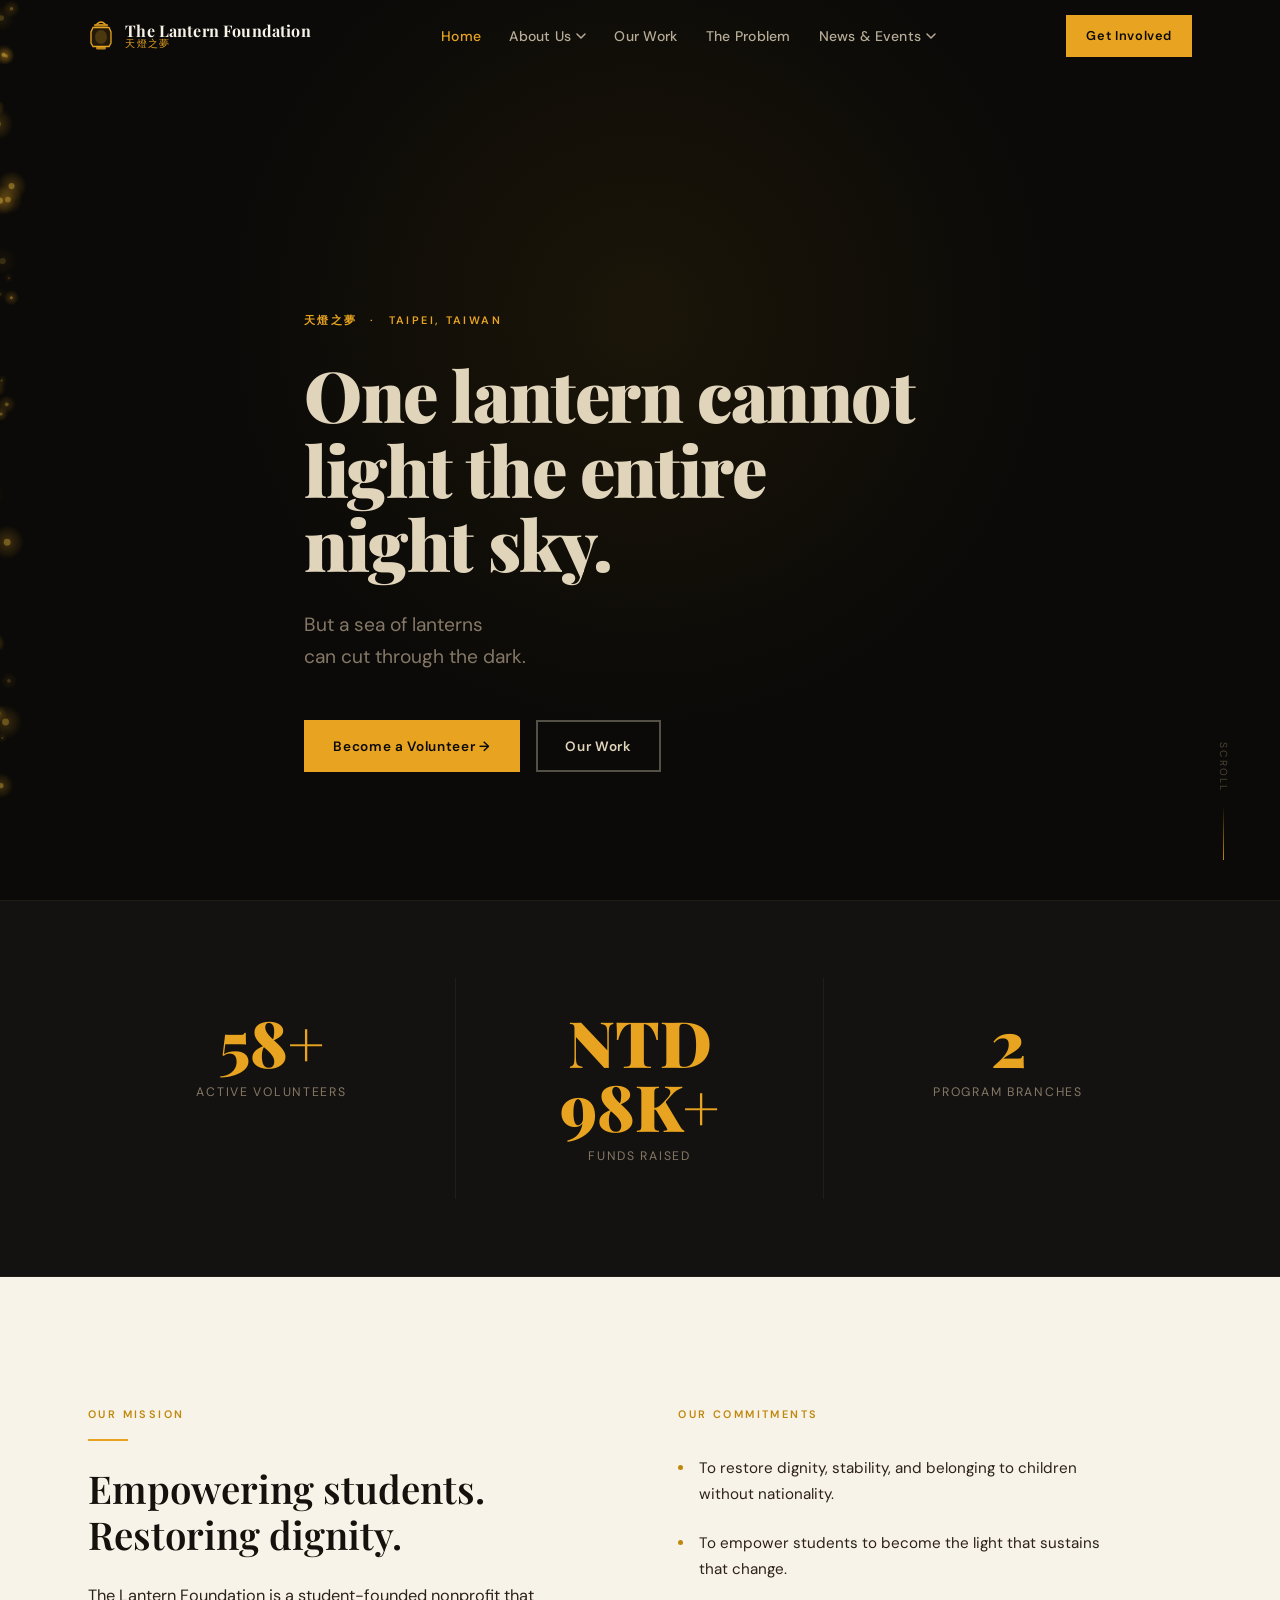
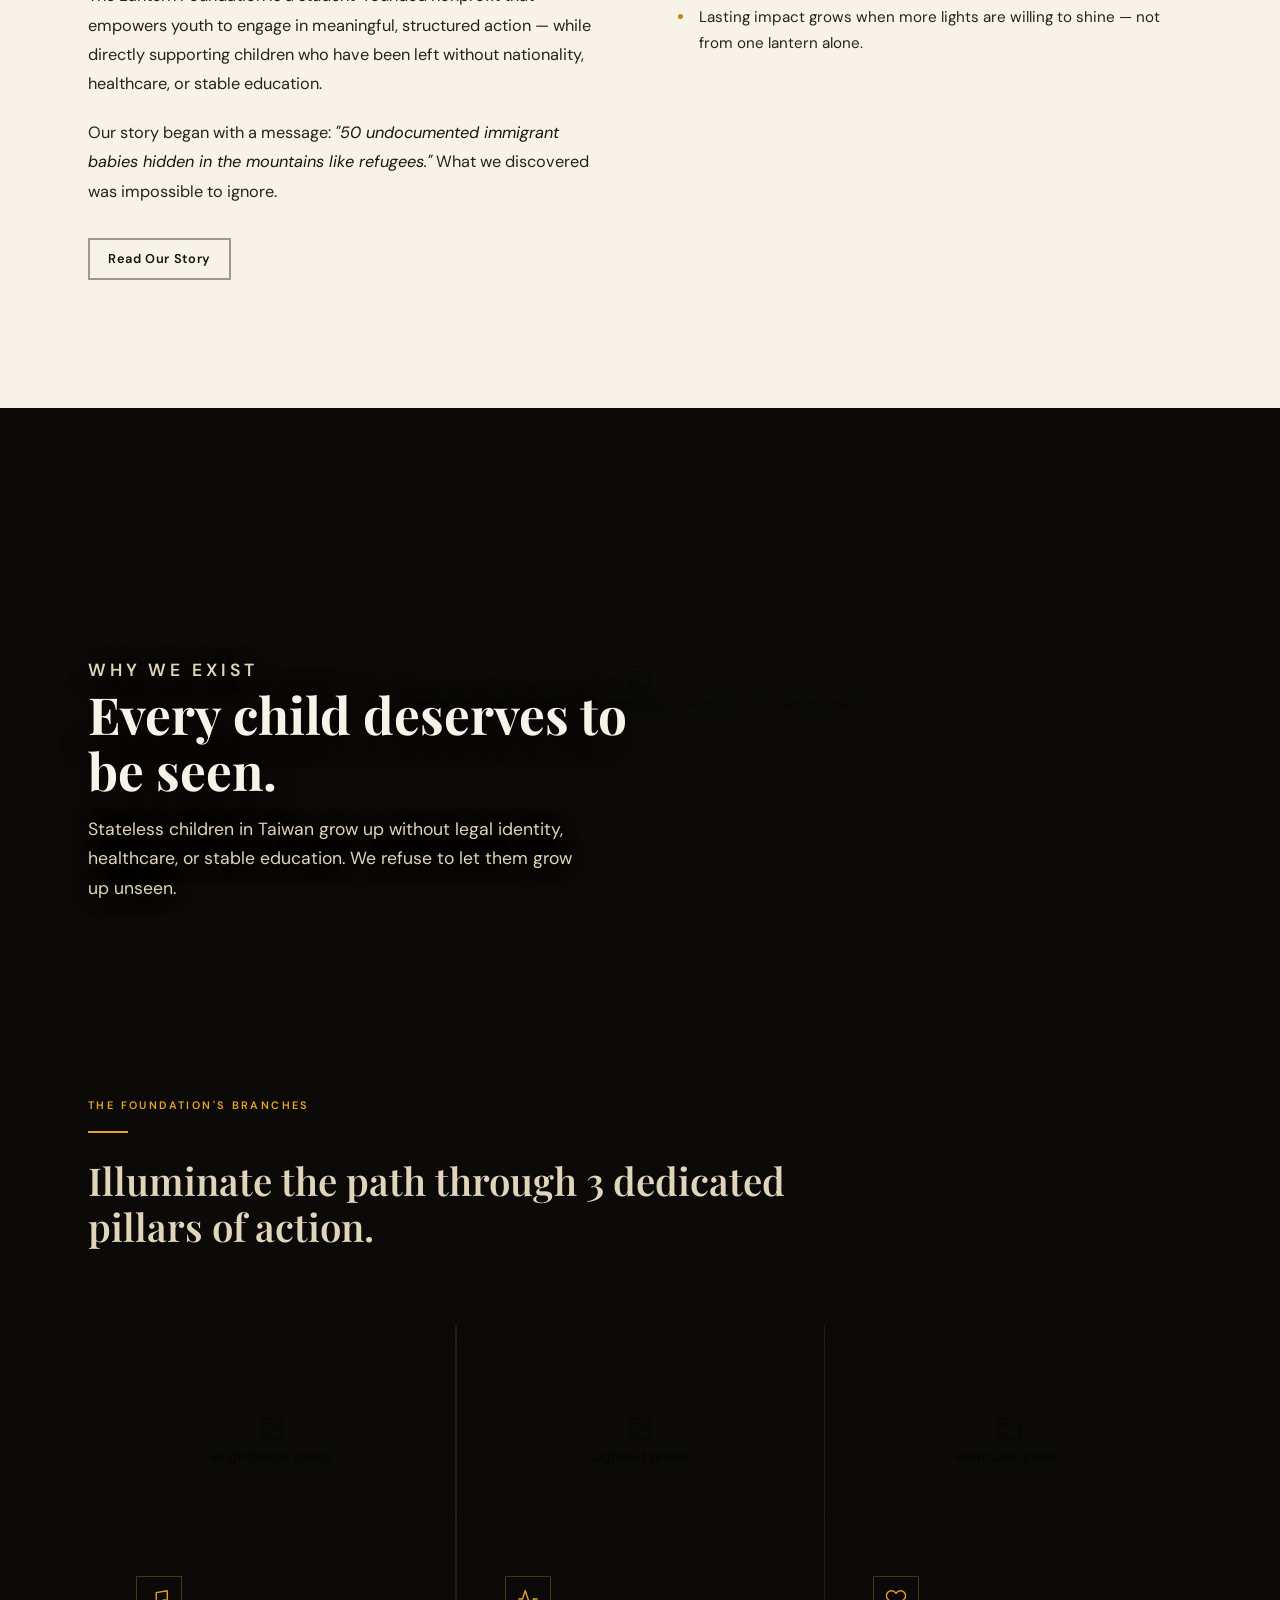
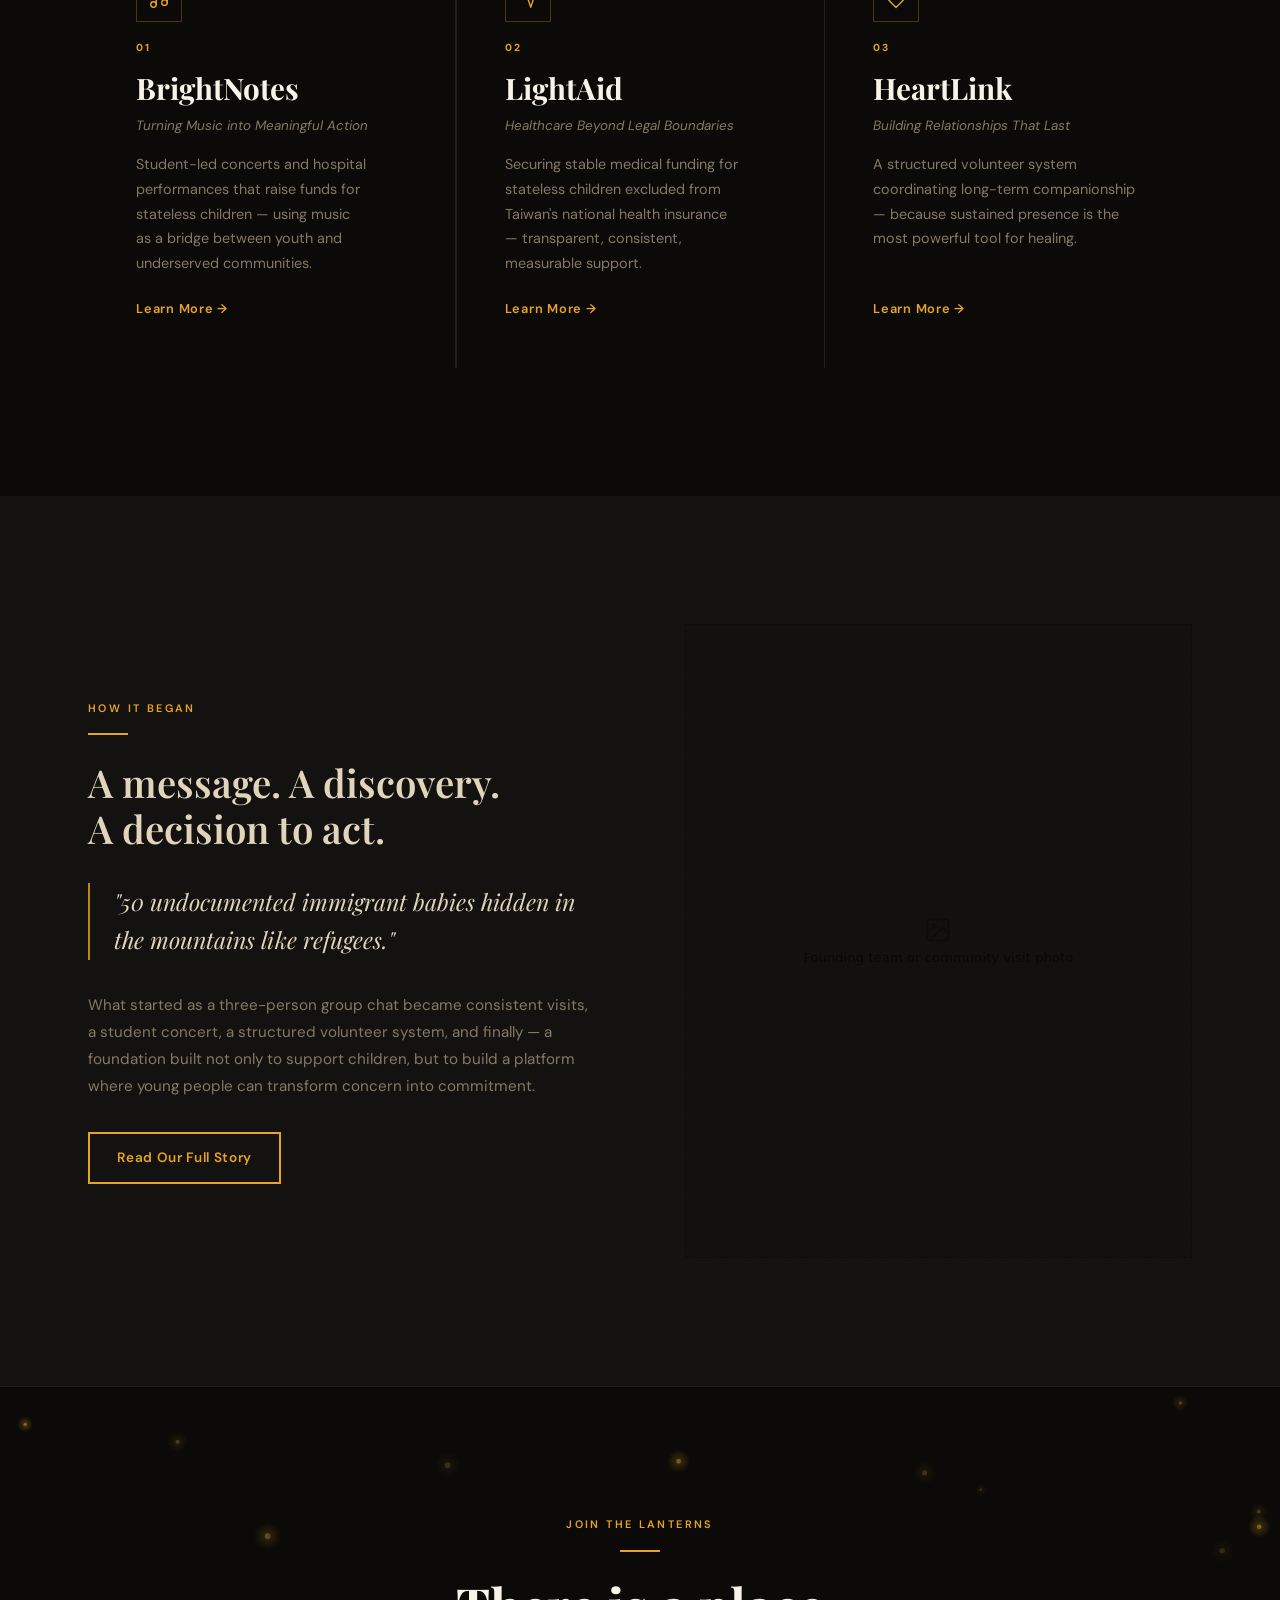
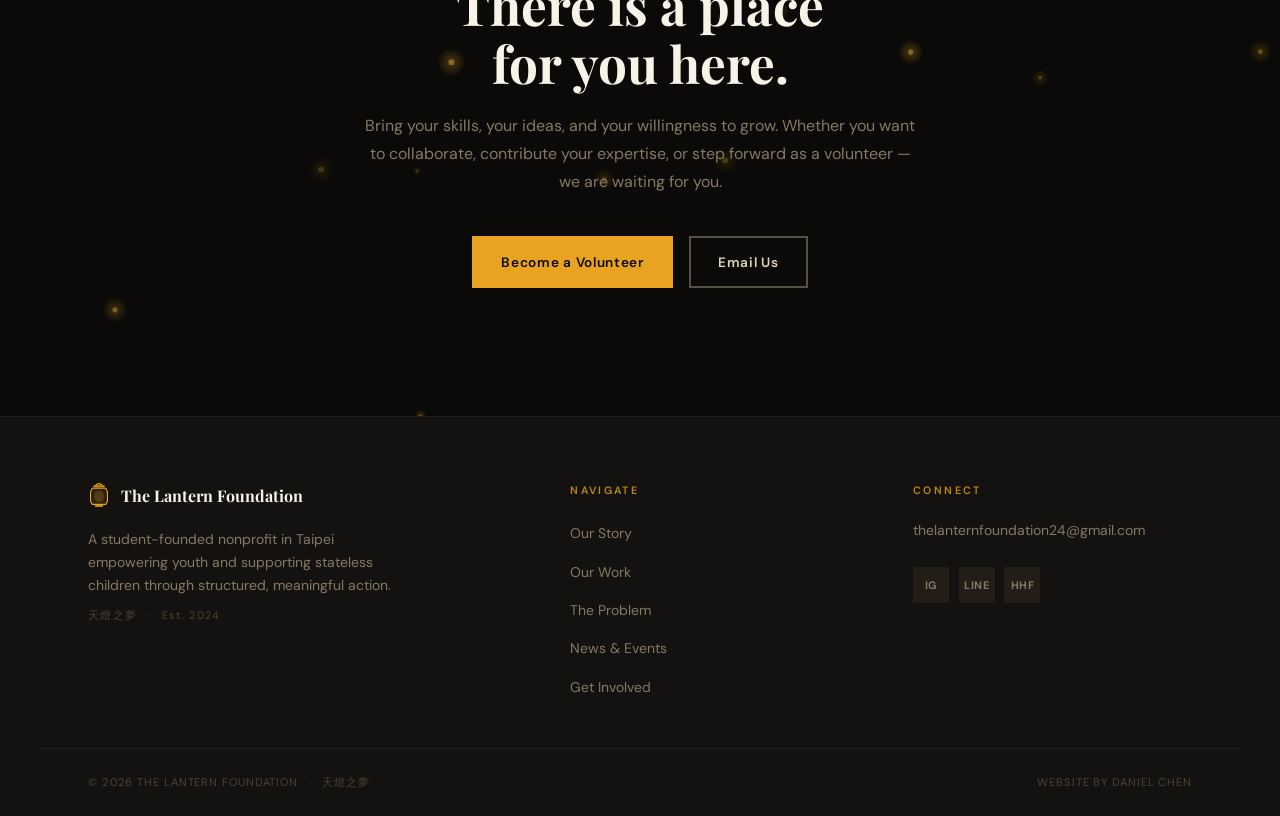
==== commit 4a457a08: "Reorganize project structure and populate team section: - Move CSS, JS, and images into assets/ subd" ====
--- a/index.html
+++ b/index.html
@@ -5,8 +5,8 @@
   <meta name="viewport" content="width=device-width, initial-scale=1.0">
   <title>The Lantern Foundation | 天燈之夢</title>
   <meta name="description" content="A student-founded nonprofit in Taipei empowering youth and supporting stateless children through BrightNotes, LightAid, and HeartLink.">
-  <link rel="stylesheet" href="shared.css">
-  <link rel="stylesheet" href="enhance.css">
+  <link rel="stylesheet" href="assets/css/shared.css">
+  <link rel="stylesheet" href="assets/css/enhance.css">
   <style>
     /* HERO */
     #hero {
@@ -340,9 +340,9 @@
   </div>
 </footer>
 
-<script src="image-slot.js"></script>
-<script src="nav.js"></script>
-<script src="interactive.js"></script>
+<script src="assets/js/image-slot.js"></script>
+<script src="assets/js/nav.js"></script>
+<script src="assets/js/interactive.js"></script>
 <script>
 (function(){
   var canvas = document.getElementById('hero-canvas');
--- a/assets/css/shared.css
+++ b/assets/css/shared.css
@@ -0,0 +1,499 @@
+/* ============================================================
+   THE LANTERN FOUNDATION · 天燈之夢
+   Shared Styles — Bold, impactful design
+   ============================================================ */
+
+@import url('https://fonts.googleapis.com/css2?family=Playfair+Display:ital,wght@0,400;0,600;0,700;0,900;1,400&family=DM+Sans:opsz,wght@9..40,300;9..40,400;9..40,500;9..40,600&display=swap');
+
+/* ---- RESET ---- */
+*, *::before, *::after { box-sizing: border-box; margin: 0; padding: 0; }
+ul { list-style: none; }
+img, svg { display: block; max-width: 100%; }
+a { color: inherit; }
+button { font-family: inherit; }
+
+/* ---- TOKENS ---- */
+:root {
+  --dark:         #0B0A08;
+  --dark-2:       #141210;
+  --dark-3:       #221D17;
+  --dark-card:    #1B1710;
+  --gold:         #BF880C;
+  --gold-bright:  #E8A420;
+  --gold-pale:    #F5C84A;
+  --cream:        #F8F3E9;
+  --cream-2:      #EBE3CF;
+  --text-light:   #E0D4BB;
+  --text-muted:   #857866;
+  --text-dim:     #4C4333;
+  --text-dark:    #15110C;
+  --text-body:    #38300A;
+
+  --font-serif: 'Playfair Display', Georgia, serif;
+  --font-sans:  'DM Sans', system-ui, -apple-system, sans-serif;
+
+  --container: 1200px;
+  --nav-h: 72px;
+  --section-v: clamp(5rem, 10vw, 9rem);
+  --gap: clamp(1.5rem, 5vw, 3rem);
+}
+
+/* ---- BASE ---- */
+html { scroll-behavior: smooth; }
+body {
+  font-family: var(--font-sans);
+  font-size: 1rem;
+  line-height: 1.7;
+  color: var(--text-light);
+  background: var(--dark);
+  -webkit-font-smoothing: antialiased;
+  text-wrap: pretty;
+}
+
+/* ---- TYPOGRAPHY SCALES ---- */
+.t-display {
+  font-family: var(--font-serif);
+  font-size: clamp(2.8rem, 5.5vw, 5.2rem);
+  font-weight: 900;
+  line-height: 1.06;
+  letter-spacing: -0.02em;
+}
+.t-h1 {
+  font-family: var(--font-serif);
+  font-size: clamp(2.2rem, 4vw, 3.8rem);
+  font-weight: 700;
+  line-height: 1.15;
+}
+.t-h2 {
+  font-family: var(--font-serif);
+  font-size: clamp(1.65rem, 3vw, 2.6rem);
+  font-weight: 600;
+  line-height: 1.2;
+}
+.t-h3 {
+  font-family: var(--font-serif);
+  font-size: clamp(1.2rem, 2vw, 1.65rem);
+  font-weight: 600;
+  line-height: 1.25;
+}
+.t-label {
+  font-family: var(--font-sans);
+  font-size: 0.68rem;
+  font-weight: 600;
+  letter-spacing: 0.22em;
+  text-transform: uppercase;
+  color: var(--gold-bright);
+}
+.t-lead {
+  font-size: clamp(1rem, 1.5vw, 1.15rem);
+  line-height: 1.7;
+  color: var(--text-muted);
+}
+
+/* ---- LAYOUT ---- */
+.wrap {
+  max-width: var(--container);
+  margin-inline: auto;
+  padding-inline: var(--gap);
+}
+section { padding-block: var(--section-v); }
+
+/* ---- BUTTONS ---- */
+.btn {
+  display: inline-flex;
+  align-items: center;
+  gap: 0.5rem;
+  font-family: var(--font-sans);
+  font-size: 0.85rem;
+  font-weight: 600;
+  letter-spacing: 0.05em;
+  padding: 0.9em 2em;
+  cursor: pointer;
+  text-decoration: none;
+  border: 2px solid transparent;
+  transition: background 0.2s, color 0.2s, border-color 0.2s, transform 0.15s;
+  white-space: nowrap;
+}
+.btn:hover { transform: translateY(-1px); }
+.btn:active { transform: none; }
+
+.btn-gold { background: var(--gold-bright); color: var(--dark); border-color: var(--gold-bright); }
+.btn-gold:hover { background: var(--gold-pale); border-color: var(--gold-pale); }
+
+.btn-outline { background: transparent; color: var(--text-light); border-color: rgba(224,212,187,0.35); }
+.btn-outline:hover { background: rgba(224,212,187,0.08); border-color: var(--text-light); }
+
+.btn-outline-gold { background: transparent; color: var(--gold-bright); border-color: var(--gold-bright); }
+.btn-outline-gold:hover { background: var(--gold-bright); color: var(--dark); }
+
+.btn-outline-dark { background: transparent; color: var(--text-dark); border-color: rgba(21,17,12,0.4); }
+.btn-outline-dark:hover { background: var(--text-dark); color: var(--cream); }
+
+.btn-sm { padding: 0.65em 1.4em; font-size: 0.8rem; }
+
+/* ---- GOLD DIVIDER ---- */
+.gold-bar {
+  display: block;
+  width: 40px;
+  height: 2px;
+  background: var(--gold-bright);
+  margin-bottom: 1.5rem;
+}
+
+/* ---- NAVIGATION ---- */
+.site-nav {
+  position: fixed;
+  inset-block-start: 0;
+  inset-inline: 0;
+  z-index: 200;
+  height: var(--nav-h);
+  display: flex;
+  align-items: center;
+  transition: background 0.35s, backdrop-filter 0.35s, box-shadow 0.35s;
+}
+.site-nav.scrolled {
+  background: rgba(11,10,8,0.96);
+  backdrop-filter: blur(12px);
+  -webkit-backdrop-filter: blur(12px);
+  box-shadow: 0 1px 0 rgba(191,136,12,0.2);
+}
+.nav-wrap {
+  display: flex;
+  align-items: center;
+  justify-content: space-between;
+  width: 100%;
+  max-width: var(--container);
+  margin-inline: auto;
+  padding-inline: var(--gap);
+}
+
+/* Logo */
+.nav-logo {
+  display: flex;
+  align-items: center;
+  gap: 0.7rem;
+  text-decoration: none;
+  flex-shrink: 0;
+}
+.nav-logo-words { display: flex; flex-direction: column; line-height: 1.1; }
+.nav-logo-words strong {
+  font-family: var(--font-serif);
+  font-size: 1rem;
+  font-weight: 700;
+  color: var(--cream);
+  letter-spacing: 0.01em;
+  white-space: nowrap;
+}
+.nav-logo-words em {
+  font-style: normal;
+  font-size: 0.62rem;
+  letter-spacing: 0.14em;
+  color: var(--gold-bright);
+  text-transform: uppercase;
+}
+
+/* Links */
+.nav-items {
+  display: flex;
+  align-items: center;
+  gap: 1.75rem;
+}
+.nav-items > li { position: relative; }
+
+.nav-items a, .nav-dd-btn {
+  font-size: 0.875rem;
+  font-weight: 500;
+  color: rgba(224,212,187,0.8);
+  text-decoration: none;
+  background: none;
+  border: none;
+  cursor: pointer;
+  padding: 0.2rem 0;
+  transition: color 0.2s;
+  letter-spacing: 0.02em;
+  white-space: nowrap;
+}
+.nav-items a:hover, .nav-dd-btn:hover { color: var(--gold-bright); }
+.nav-items a.current { color: var(--gold-bright); }
+
+/* Dropdown */
+.nav-dd { position: relative; }
+.nav-dd-btn { display: flex; align-items: center; gap: 0.3rem; }
+.nav-dd-btn svg { width: 10px; height: 10px; transition: transform 0.2s; }
+.nav-dd.open .nav-dd-btn svg { transform: rotate(180deg); }
+
+.nav-dd-panel {
+  position: absolute;
+  top: calc(100% + 16px);
+  left: 50%;
+  transform: translateX(-50%) translateY(-6px);
+  min-width: 180px;
+  background: var(--dark-2);
+  border: 1px solid var(--dark-3);
+  border-top: 2px solid var(--gold);
+  opacity: 0;
+  visibility: hidden;
+  pointer-events: none;
+  transition: opacity 0.2s, transform 0.2s, visibility 0.2s;
+}
+.nav-dd.open .nav-dd-panel {
+  opacity: 1;
+  visibility: visible;
+  pointer-events: all;
+  transform: translateX(-50%) translateY(0);
+}
+.nav-dd-panel a {
+  display: block;
+  padding: 0.65rem 1.1rem;
+  font-size: 0.84rem;
+  color: var(--text-muted);
+  text-decoration: none;
+  transition: background 0.15s, color 0.15s;
+  border-bottom: 1px solid rgba(255,255,255,0.04);
+}
+.nav-dd-panel a:last-child { border-bottom: none; }
+.nav-dd-panel a:hover { background: var(--dark-3); color: var(--cream); }
+
+/* End / CTA */
+.nav-end { display: flex; align-items: center; gap: 1rem; }
+
+/* Hamburger */
+.nav-ham {
+  display: none;
+  flex-direction: column;
+  justify-content: center;
+  gap: 5px;
+  background: none;
+  border: none;
+  cursor: pointer;
+  padding: 6px;
+  z-index: 201;
+}
+.nav-ham span {
+  display: block;
+  width: 22px;
+  height: 2px;
+  background: var(--cream);
+  transition: transform 0.3s, opacity 0.25s;
+  transform-origin: center;
+}
+.nav-ham.open span:first-child  { transform: translateY(7px) rotate(45deg); }
+.nav-ham.open span:nth-child(2) { opacity: 0; transform: scaleX(0); }
+.nav-ham.open span:last-child   { transform: translateY(-7px) rotate(-45deg); }
+
+/* Mobile overlay */
+.nav-mob {
+  display: none;
+  position: fixed;
+  inset: 0;
+  background: var(--dark);
+  z-index: 199;
+  padding: var(--nav-h) var(--gap) var(--gap);
+  overflow-y: auto;
+  opacity: 0;
+  transition: opacity 0.3s;
+}
+.nav-mob.open { opacity: 1; }
+
+.nav-mob-list {
+  padding-top: 2.5rem;
+  display: flex;
+  flex-direction: column;
+  gap: 0.2rem;
+}
+.nav-mob-list > li > a,
+.nav-mob-list > li > span {
+  font-family: var(--font-serif);
+  font-size: clamp(1.8rem, 5vw, 2.4rem);
+  font-weight: 600;
+  color: var(--cream);
+  text-decoration: none;
+  display: block;
+  padding: 0.4rem 0;
+  transition: color 0.2s;
+}
+.nav-mob-list > li > a:hover,
+.nav-mob-list > li > span:hover { color: var(--gold-bright); }
+
+.nav-mob-sub {
+  padding-left: 1rem;
+  border-left: 2px solid var(--dark-3);
+  margin-bottom: 0.5rem;
+}
+.nav-mob-sub a {
+  font-family: var(--font-sans);
+  font-size: 0.9rem;
+  color: var(--text-muted);
+  text-decoration: none;
+  display: block;
+  padding: 0.3rem 0;
+  transition: color 0.2s;
+}
+.nav-mob-sub a:hover { color: var(--gold-bright); }
+
+.nav-mob-footer {
+  margin-top: 3rem;
+  padding-top: 2rem;
+  border-top: 1px solid var(--dark-3);
+}
+
+/* ---- FOOTER ---- */
+.site-footer {
+  background: var(--dark-2);
+  border-top: 1px solid var(--dark-3);
+}
+.footer-body {
+  display: grid;
+  grid-template-columns: 1.5fr 1fr 1fr;
+  gap: clamp(2rem, 5vw, 4rem);
+  padding-block: 4rem 3rem;
+  max-width: var(--container);
+  margin-inline: auto;
+  padding-inline: var(--gap);
+}
+.foot-brand-logo {
+  display: flex;
+  align-items: center;
+  gap: 0.7rem;
+  text-decoration: none;
+  margin-bottom: 1.1rem;
+}
+.foot-brand-logo strong {
+  font-family: var(--font-serif);
+  font-size: 1rem;
+  color: var(--cream);
+}
+.foot-brand p {
+  font-size: 0.875rem;
+  color: var(--text-muted);
+  line-height: 1.65;
+  max-width: 32ch;
+}
+.foot-brand-cn {
+  display: block;
+  margin-top: 0.6rem;
+  font-size: 0.68rem;
+  letter-spacing: 0.12em;
+  color: var(--text-dim);
+}
+.foot-col h4 {
+  font-family: var(--font-sans);
+  font-size: 0.67rem;
+  font-weight: 600;
+  letter-spacing: 0.22em;
+  text-transform: uppercase;
+  color: var(--gold);
+  margin-bottom: 1.25rem;
+}
+.foot-col ul { display: flex; flex-direction: column; gap: 0.7rem; }
+.foot-col ul a {
+  font-size: 0.875rem;
+  color: var(--text-muted);
+  text-decoration: none;
+  transition: color 0.2s;
+}
+.foot-col ul a:hover { color: var(--cream); }
+.foot-email {
+  display: block;
+  font-size: 0.875rem;
+  color: var(--text-muted);
+  text-decoration: none;
+  margin-bottom: 1.5rem;
+  transition: color 0.2s;
+  word-break: break-all;
+}
+.foot-email:hover { color: var(--gold-bright); }
+.foot-social { display: flex; gap: 0.6rem; }
+.foot-social a {
+  display: flex;
+  align-items: center;
+  justify-content: center;
+  width: 36px;
+  height: 36px;
+  background: var(--dark-3);
+  color: var(--text-muted);
+  font-size: 0.68rem;
+  font-weight: 700;
+  letter-spacing: 0.04em;
+  text-decoration: none;
+  transition: background 0.2s, color 0.2s;
+}
+.foot-social a:hover { background: var(--gold-bright); color: var(--dark); }
+
+.footer-bottom {
+  border-top: 1px solid var(--dark-3);
+  padding-block: 1.5rem;
+  max-width: var(--container);
+  margin-inline: auto;
+  padding-inline: var(--gap);
+  display: flex;
+  justify-content: space-between;
+  align-items: center;
+  flex-wrap: wrap;
+  gap: 0.75rem;
+}
+.footer-bottom p {
+  font-size: 0.7rem;
+  color: var(--text-dim);
+  letter-spacing: 0.08em;
+}
+
+/* ---- SCROLL REVEAL ---- */
+.reveal {
+  opacity: 0;
+  transform: translateY(28px);
+  transition: opacity 0.7s ease, transform 0.7s ease;
+}
+.reveal.visible { opacity: 1; transform: none; }
+.reveal.d1 { transition-delay: 0.1s; }
+.reveal.d2 { transition-delay: 0.22s; }
+.reveal.d3 { transition-delay: 0.36s; }
+.reveal.d4 { transition-delay: 0.5s; }
+
+/* ---- PAGE HERO BASE ---- */
+.page-hero {
+  padding-top: calc(var(--nav-h) + clamp(3.5rem, 8vw, 6rem));
+  padding-bottom: clamp(4rem, 8vw, 7rem);
+  background: var(--dark);
+  position: relative;
+  overflow: hidden;
+}
+.page-hero::before {
+  content: '';
+  position: absolute;
+  inset: 0;
+  background: radial-gradient(ellipse 55% 55% at 50% 0%, rgba(191,136,12,0.08) 0%, transparent 70%);
+  pointer-events: none;
+}
+
+/* ---- CARD BASE ---- */
+.card {
+  background: var(--dark-card);
+  border: 1px solid rgba(255,255,255,0.04);
+  transition: border-color 0.25s, transform 0.25s;
+}
+.card:hover { border-color: rgba(191,136,12,0.3); transform: translateY(-3px); }
+
+/* ---- SURFACE HELPERS ---- */
+.bg-dark   { background: var(--dark); }
+.bg-dark-2 { background: var(--dark-2); }
+.bg-cream  { background: var(--cream); color: var(--text-dark); }
+
+.on-cream .t-label { color: var(--gold); }
+.on-cream p { color: var(--text-body); }
+.on-cream h1, .on-cream h2, .on-cream h3 { color: var(--text-dark); font-family: var(--font-serif); }
+
+/* ---- RESPONSIVE ---- */
+@media (max-width: 1024px) {
+  .footer-body { grid-template-columns: 1fr 1fr; }
+}
+@media (max-width: 980px) {
+  .nav-items, .nav-end .btn-nav-cta { display: none; }
+  .nav-ham { display: flex; }
+  .nav-mob { display: block; }
+}
+@media (max-width: 768px) {
+  :root { --section-v: clamp(3.5rem, 8vw, 5.5rem); }
+  .footer-body { grid-template-columns: 1fr; gap: 2rem; }
+  .footer-bottom { flex-direction: column; text-align: center; }
+}
--- a/assets/css/enhance.css
+++ b/assets/css/enhance.css
@@ -0,0 +1,185 @@
+/* ============================================================
+   THE LANTERN FOUNDATION · enhance.css
+   Interactive & dynamic visual layer (loaded after shared.css)
+   ============================================================ */
+
+/* ---- SCROLL PROGRESS BAR ---- */
+.scroll-progress {
+  position: fixed;
+  inset-block-start: 0; inset-inline-start: 0;
+  height: 3px; width: 0%;
+  background: linear-gradient(90deg, var(--gold), var(--gold-pale));
+  z-index: 250; pointer-events: none;
+  transition: width .08s linear;
+  box-shadow: 0 0 12px rgba(232,164,32,.5);
+}
+
+/* ---- CURSOR-FOLLOW CARD GLOW ---- */
+[data-glow] { position: relative; isolation: isolate; }
+[data-glow]::after {
+  content: ''; position: absolute; inset: 0; z-index: 0;
+  pointer-events: none; opacity: 0; transition: opacity .35s;
+  background: radial-gradient(320px circle at var(--mx,50%) var(--my,50%),
+              rgba(232,164,32,.13), transparent 65%);
+}
+[data-glow]:hover::after { opacity: 1; }
+[data-glow] > * { position: relative; z-index: 1; }
+
+/* ---- MAGNETIC / LIFT BUTTONS ---- */
+.btn[data-magnetic] { will-change: transform; }
+
+/* ---- IMPACT BAND (full-bleed image strip) ---- */
+.impact-band {
+  position: relative; overflow: hidden;
+  min-height: clamp(340px, 52vw, 560px);
+  display: flex; align-items: flex-end;
+  padding: 0;
+}
+.impact-band image-slot {
+  position: absolute; inset: 0; width: 100%; height: 100%; z-index: 0;
+}
+.impact-band .impact-overlay {
+  position: absolute; inset: 0; z-index: 1; pointer-events: none;
+  background: linear-gradient(180deg, rgba(11,10,8,.30) 0%, rgba(11,10,8,.10) 40%, rgba(11,10,8,.92) 100%);
+}
+.impact-band .impact-content {
+  position: relative; z-index: 2;
+  max-width: var(--container); margin-inline: auto; width: 100%;
+  padding: var(--gap); padding-block-end: clamp(2.5rem, 5vw, 4rem);
+}
+.impact-band .impact-content h2 {
+  font-family: var(--font-serif); font-weight: 700; color: var(--cream);
+  font-size: clamp(1.8rem, 4vw, 3.4rem); line-height: 1.1; max-width: 18ch;
+  text-shadow: 0 2px 30px rgba(0,0,0,.5);
+}
+.impact-band .impact-content p {
+  color: var(--text-light); font-size: clamp(.95rem,1.5vw,1.1rem);
+  max-width: 46ch; margin-top: 1rem; text-shadow: 0 2px 20px rgba(0,0,0,.6);
+}
+
+/* ---- BRANCH CARD IMAGE TOP ---- */
+.branch-card-img {
+  aspect-ratio: 16/10; position: relative; overflow: hidden;
+  margin: calc(-1 * clamp(2rem,4vw,3rem)) calc(-1 * clamp(2rem,4vw,3rem)) .4rem;
+}
+.branch-card-img image-slot { position: absolute; inset: 0; width: 100%; height: 100%; }
+
+/* ---- MARQUEE TICKER ---- */
+.marquee {
+  background: var(--gold-bright); color: var(--dark);
+  overflow: hidden; padding-block: .9rem; position: relative;
+  border-block: 1px solid var(--gold);
+}
+.marquee-track {
+  display: flex; gap: 0; width: max-content;
+  animation: marquee 38s linear infinite;
+}
+.marquee:hover .marquee-track { animation-play-state: paused; }
+.marquee-track span {
+  font-family: var(--font-serif); font-size: clamp(1rem,1.6vw,1.35rem);
+  font-weight: 700; font-style: italic; white-space: nowrap;
+  padding-inline: 1.6rem; display: inline-flex; align-items: center;
+}
+.marquee-track span::after {
+  content: '✦'; font-style: normal; font-size: .7em;
+  margin-inline-start: 3.2rem; opacity: .55;
+}
+@keyframes marquee { from { transform: translateX(0); } to { transform: translateX(-50%); } }
+
+/* ---- CHAPTER / PHASE STICKY NAV (About) ---- */
+.chapter-nav {
+  position: sticky; top: var(--nav-h); z-index: 100;
+  background: rgba(11,10,8,.97); backdrop-filter: blur(12px);
+  border-bottom: 1px solid var(--dark-3);
+}
+.chapter-nav-inner {
+  display: flex; gap: 0; max-width: var(--container);
+  margin-inline: auto; padding-inline: var(--gap); overflow-x: auto;
+}
+.chapter-nav a {
+  display: flex; align-items: center; gap: .6rem;
+  font-size: .78rem; font-weight: 600; letter-spacing: .06em;
+  color: var(--text-muted); text-decoration: none; padding: 1.05rem 1.4rem;
+  border-bottom: 2px solid transparent; white-space: nowrap;
+  transition: color .2s, border-color .2s;
+}
+.chapter-nav a b {
+  font-family: var(--font-serif); font-size: .95rem; color: var(--gold);
+  transition: color .2s;
+}
+.chapter-nav a:hover { color: var(--cream); }
+.chapter-nav a.active { color: var(--gold-bright); border-bottom-color: var(--gold-bright); }
+.chapter-nav a.active b { color: var(--gold-bright); }
+
+/* ---- LANTERN CANVAS (reusable bg) ---- */
+.lantern-host { position: relative; }
+.lantern-canvas {
+  position: absolute; inset: 0; width: 100%; height: 100%;
+  z-index: 0; pointer-events: none;
+}
+.lantern-host > .wrap, .lantern-host > .impact-content { position: relative; z-index: 2; }
+
+/* ---- GALLERY EXPAND / LIGHTBOX TRIGGER ---- */
+.lb-wrap { position: relative; }
+.lb-btn {
+  position: absolute; top: .55rem; right: .55rem; z-index: 5;
+  width: 32px; height: 32px; border: none; cursor: pointer;
+  background: rgba(11,10,8,.72); color: var(--gold-bright);
+  display: flex; align-items: center; justify-content: center;
+  opacity: 0; transform: scale(.85); transition: opacity .2s, transform .2s, background .2s;
+  backdrop-filter: blur(4px);
+}
+.lb-wrap:hover .lb-btn { opacity: 1; transform: scale(1); }
+.lb-btn:hover { background: var(--gold-bright); color: var(--dark); }
+/* hide when the slot has no image yet */
+.lb-wrap image-slot:not([data-filled]) ~ .lb-btn { display: none; }
+
+/* ---- LIGHTBOX OVERLAY ---- */
+.lightbox {
+  position: fixed; inset: 0; z-index: 500;
+  display: flex; align-items: center; justify-content: center;
+  background: rgba(8,7,5,.94); backdrop-filter: blur(8px);
+  opacity: 0; visibility: hidden; transition: opacity .3s, visibility .3s;
+  padding: clamp(1.5rem, 5vw, 4rem);
+}
+.lightbox.open { opacity: 1; visibility: visible; }
+.lightbox img {
+  max-width: 100%; max-height: 100%; object-fit: contain;
+  box-shadow: 0 30px 90px rgba(0,0,0,.6);
+  transform: scale(.96); transition: transform .3s;
+}
+.lightbox.open img { transform: scale(1); }
+.lb-close {
+  position: absolute; top: 1.5rem; right: 1.5rem;
+  width: 46px; height: 46px; border: 1px solid rgba(224,212,187,.3);
+  background: transparent; color: var(--cream); cursor: pointer;
+  display: flex; align-items: center; justify-content: center;
+  transition: background .2s, border-color .2s; z-index: 2;
+}
+.lb-close:hover { background: rgba(224,212,187,.1); border-color: var(--cream); }
+.lb-arrow {
+  position: absolute; top: 50%; transform: translateY(-50%);
+  width: 52px; height: 52px; border: 1px solid rgba(224,212,187,.25);
+  background: rgba(11,10,8,.5); color: var(--cream); cursor: pointer;
+  display: flex; align-items: center; justify-content: center;
+  transition: background .2s, border-color .2s; z-index: 2;
+}
+.lb-arrow:hover { background: var(--gold-bright); color: var(--dark); border-color: var(--gold-bright); }
+.lb-prev { left: 1.5rem; } .lb-next { right: 1.5rem; }
+.lb-arrow.hidden { display: none; }
+.lb-count {
+  position: absolute; bottom: 1.75rem; left: 50%; transform: translateX(-50%);
+  font-size: .8rem; letter-spacing: .14em; color: var(--text-muted); z-index: 2;
+}
+
+/* ---- PARALLAX ---- */
+[data-parallax] { will-change: transform; }
+
+@media (max-width: 768px) {
+  .lb-arrow { width: 42px; height: 42px; }
+  .lb-prev { left: .5rem; } .lb-next { right: .5rem; }
+  .branch-card-img { margin-inline: calc(-1 * clamp(2rem,4vw,2.75rem)); }
+}
+@media (prefers-reduced-motion: reduce) {
+  .marquee-track { animation: none; }
+}
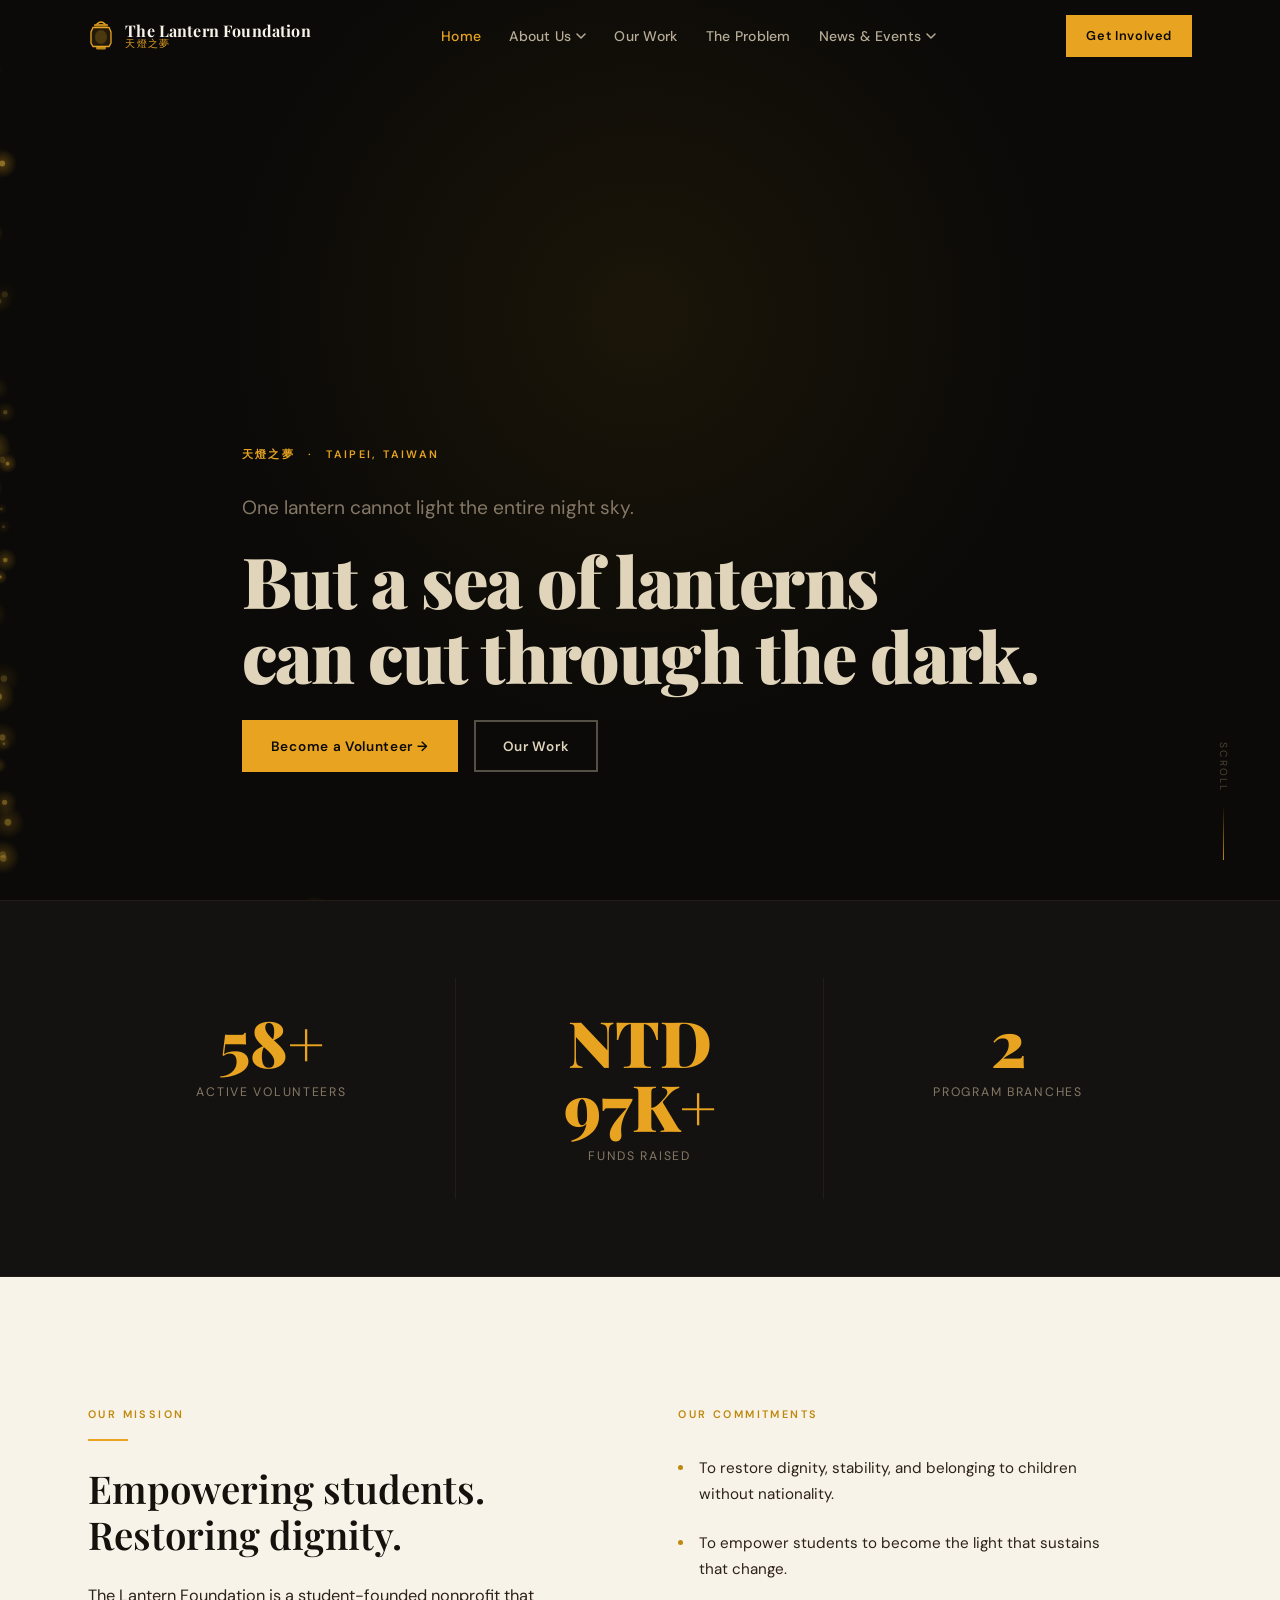
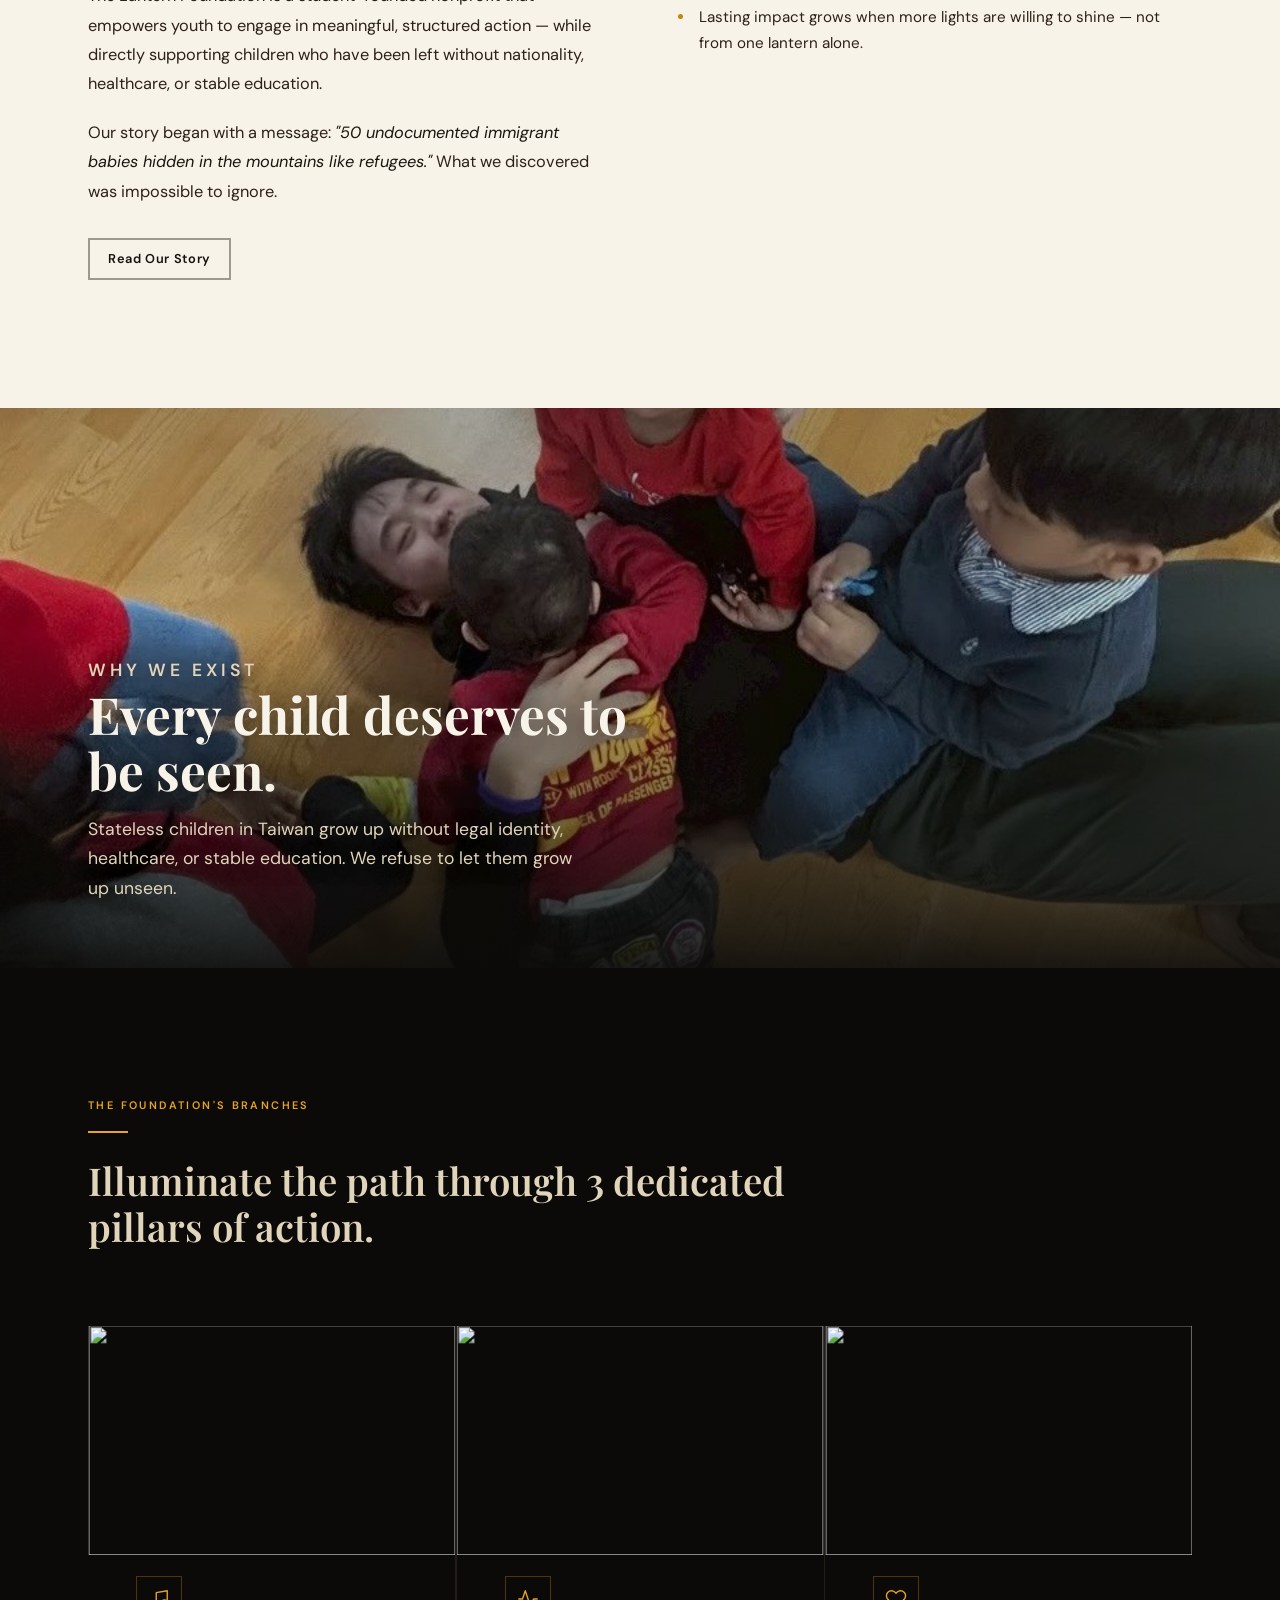
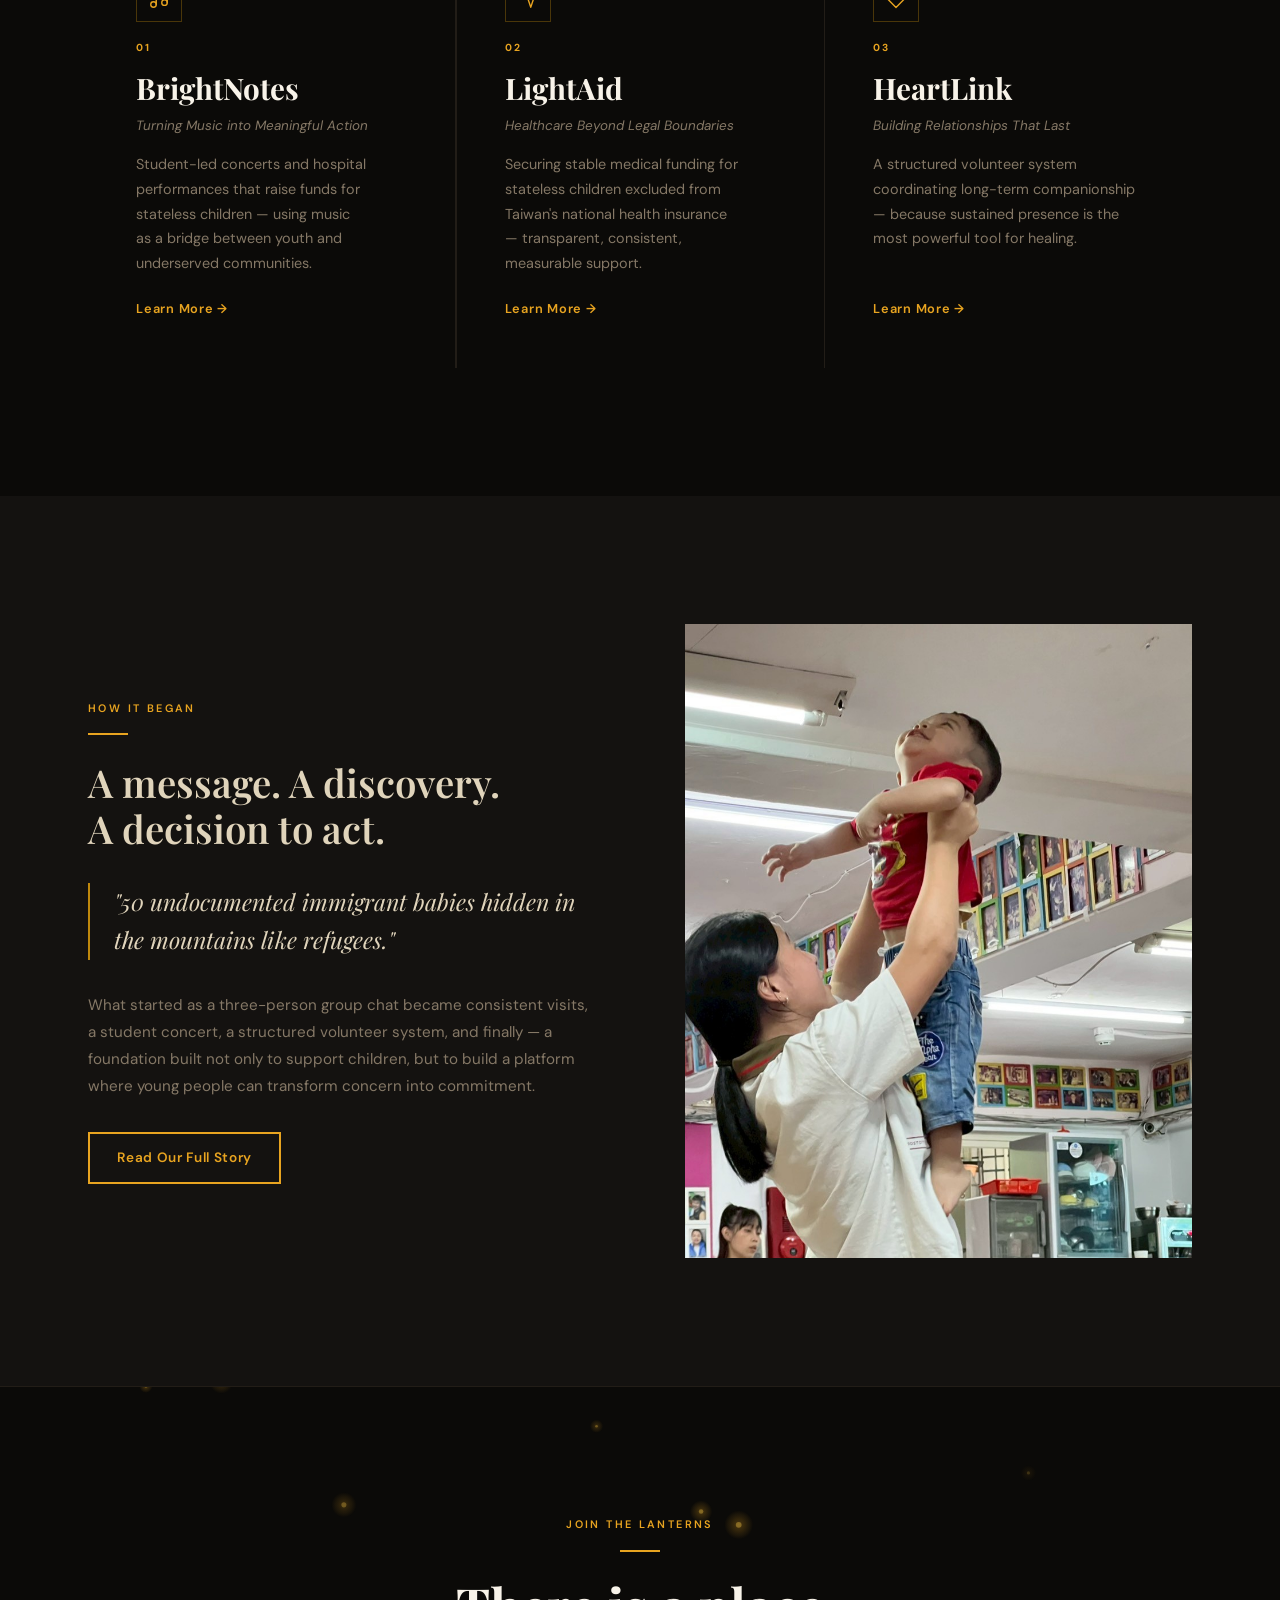
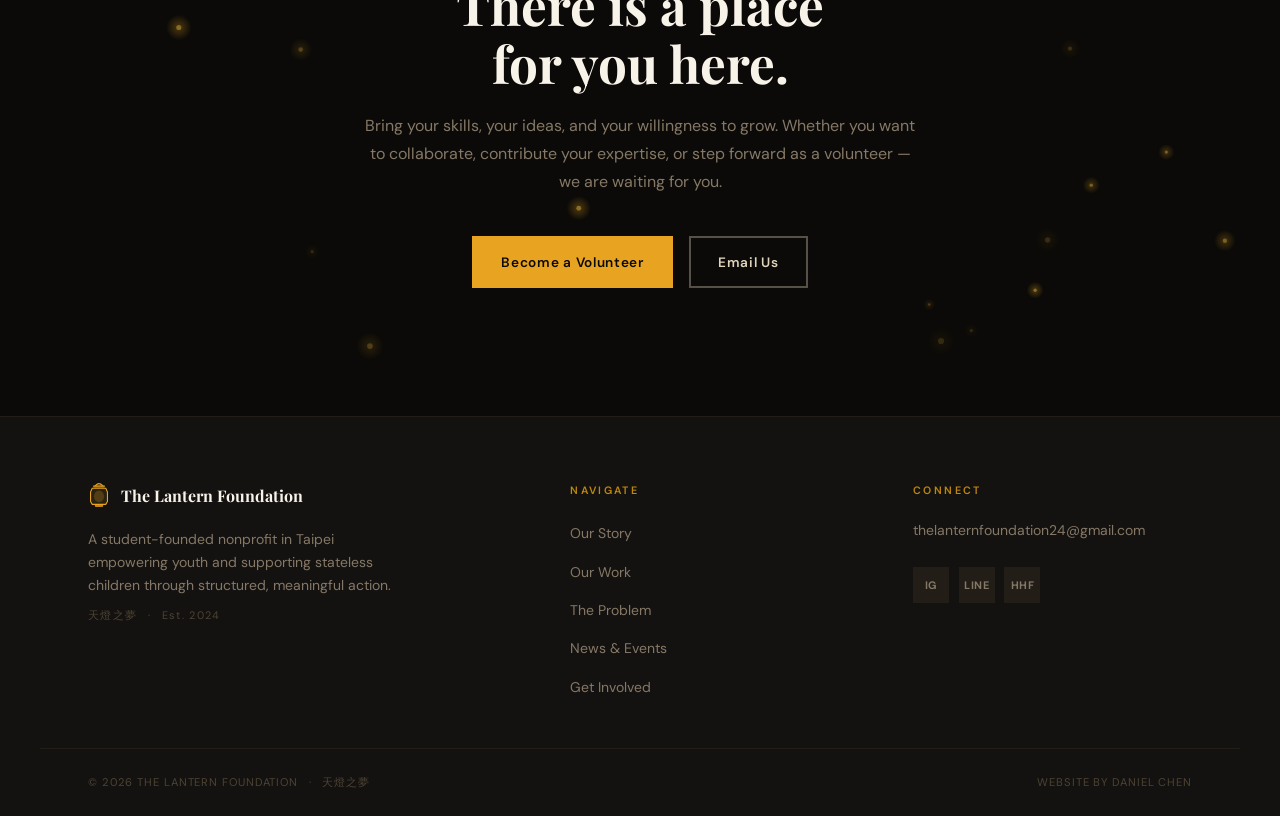
==== commit 8e3c51f0: "Populate site with real photos/logos, add Partners section and financial report - Fill all image-slo" ====
--- a/index.html
+++ b/index.html
@@ -27,11 +27,11 @@
       padding-inline: var(--gap); padding-top: calc(var(--nav-h) + 3rem);
     }
     .hero-lbl  { opacity:0; animation: fuUp .8s ease .3s forwards; margin-bottom:1.75rem; }
-    .hero-h1   { max-width:14ch; opacity:0; animation: fuUp .8s ease .5s forwards; margin-bottom:1.75rem; }
+    .hero-h1   { max-width:20ch; opacity:0; animation: fuUp .8s ease .7s forwards; margin-bottom:1.75rem; }
     .hero-sub  {
       font-size: clamp(1rem,1.8vw,1.2rem); color: var(--text-muted);
-      max-width:40ch; margin-bottom:3rem; line-height:1.65;
-      opacity:0; animation: fuUp .8s ease .7s forwards;
+      max-width:40ch; margin-bottom:1.25rem; line-height:1.65;
+      opacity:0; animation: fuUp .8s ease .5s forwards;
     }
     .hero-btns { display:flex; gap:1rem; flex-wrap:wrap; opacity:0; animation: fuUp .8s ease .9s forwards; }
     .hero-scroll {
@@ -141,7 +141,7 @@
       <li><a href="index.html" class="current">Home</a></li>
       <li class="nav-dd">
         <button class="nav-dd-btn">About Us <svg viewBox="0 0 10 10" fill="none"><path d="M1 3l4 4 4-4" stroke="currentColor" stroke-width="1.5" stroke-linecap="round"/></svg></button>
-        <div class="nav-dd-panel"><a href="about.html">Our Story</a><a href="about.html#team">Our Team</a></div>
+        <div class="nav-dd-panel"><a href="about.html">Our Story</a><a href="about.html#team">Our Team</a><a href="about.html#partners">Our Partners</a></div>
       </li>
       <li><a href="our-work.html">Our Work</a></li>
       <li><a href="the-problem.html">The Problem</a></li>
@@ -160,7 +160,7 @@
 <div class="nav-mob" role="dialog" aria-modal="true" aria-label="Navigation menu">
   <ul class="nav-mob-list">
     <li><a href="index.html">Home</a></li>
-    <li><span>About Us</span><ul class="nav-mob-sub"><li><a href="about.html">Our Story</a></li><li><a href="about.html#team">Our Team</a></li></ul></li>
+    <li><span>About Us</span><ul class="nav-mob-sub"><li><a href="about.html">Our Story</a></li><li><a href="about.html#team">Our Team</a></li><li><a href="about.html#partners">Our Partners</a></li></ul></li>
     <li><a href="our-work.html">Our Work</a></li>
     <li><a href="the-problem.html">The Problem</a></li>
     <li><span>News &amp; Events</span><ul class="nav-mob-sub"><li><a href="news-events.html">All Events</a></li><li><a href="news-events.html#hunger-game">H.U.N.G.E.R. Game</a></li><li><a href="news-events.html#love-lit">A Love-Lit Christmas</a></li></ul></li>
@@ -175,8 +175,8 @@
   <div class="hero-glow" aria-hidden="true"></div>
   <div class="hero-content">
     <p class="t-label hero-lbl">天燈之夢 &ensp;·&ensp; Taipei, Taiwan</p>
-    <h1 class="t-display hero-h1">One lantern cannot light the entire night sky.</h1>
-    <p class="hero-sub">But a sea of lanterns<br>can cut through the dark.</p>
+    <p class="hero-sub">One lantern cannot light the entire night sky.</p>
+    <h1 class="t-display hero-h1">But a sea of lanterns<br>can cut through the dark.</h1>
     <div class="hero-btns">
       <a href="get-involved.html" class="btn btn-gold">Become a Volunteer →</a>
       <a href="our-work.html" class="btn btn-outline">Our Work</a>
@@ -224,7 +224,7 @@
 
 <!-- IMPACT BAND -->
 <section class="impact-band" style="padding:0">
-  <image-slot id="home-impact" shape="rect" placeholder="Wide cinematic photo — children, volunteers, or a concert moment"></image-slot>
+  <image-slot id="home-impact" shape="rect" src="assets/images/general/HeartLink/260125%20(2).jpg" placeholder="Wide cinematic photo — children, volunteers, or a concert moment"></image-slot>
   <div class="impact-overlay"></div>
   <div class="impact-content reveal">
     <p class="t-label">Why We Exist</p>
@@ -243,7 +243,7 @@
     </div>
     <div class="branches-grid">
       <div class="branch-card reveal">
-        <div class="branch-card-img"><image-slot id="home-branch-1" shape="rect" placeholder="BrightNotes photo"></image-slot></div>
+        <div class="branch-card-img"><image-slot id="home-branch-1" shape="rect" fit="contain" src="assets/images/general/Logos/Brightnotes_logo.jpg" placeholder="BrightNotes photo"></image-slot></div>
         <div class="branch-icon"><svg width="22" height="22" viewBox="0 0 24 24" fill="none" stroke="var(--gold-bright)" stroke-width="1.5" stroke-linecap="round" stroke-linejoin="round" aria-hidden="true"><path d="M9 18V5l12-2v13"/><circle cx="6" cy="18" r="3"/><circle cx="18" cy="16" r="3"/></svg></div>
         <span class="branch-num">01</span>
         <h3 class="branch-name">BrightNotes</h3>
@@ -252,7 +252,7 @@
         <a href="our-work.html#brightnotes" class="branch-lnk">Learn More →</a>
       </div>
       <div class="branch-card reveal d2">
-        <div class="branch-card-img"><image-slot id="home-branch-2" shape="rect" placeholder="LightAid photo"></image-slot></div>
+        <div class="branch-card-img"><image-slot id="home-branch-2" shape="rect" fit="contain" src="assets/images/general/Logos/Lightaid_logo.png" placeholder="LightAid photo"></image-slot></div>
         <div class="branch-icon"><svg width="22" height="22" viewBox="0 0 24 24" fill="none" stroke="var(--gold-bright)" stroke-width="1.5" stroke-linecap="round" stroke-linejoin="round" aria-hidden="true"><path d="M22 12h-4l-3 9L9 3l-3 9H2"/></svg></div>
         <span class="branch-num">02</span>
         <h3 class="branch-name">LightAid</h3>
@@ -261,7 +261,7 @@
         <a href="our-work.html#lightaid" class="branch-lnk">Learn More →</a>
       </div>
       <div class="branch-card reveal d3">
-        <div class="branch-card-img"><image-slot id="home-branch-3" shape="rect" placeholder="HeartLink photo"></image-slot></div>
+        <div class="branch-card-img"><image-slot id="home-branch-3" shape="rect" fit="contain" src="assets/images/general/Logos/Heartlink_logo.png" placeholder="HeartLink photo"></image-slot></div>
         <div class="branch-icon"><svg width="22" height="22" viewBox="0 0 24 24" fill="none" stroke="var(--gold-bright)" stroke-width="1.5" stroke-linecap="round" stroke-linejoin="round" aria-hidden="true"><path d="M20.84 4.61a5.5 5.5 0 0 0-7.78 0L12 5.67l-1.06-1.06a5.5 5.5 0 0 0-7.78 7.78l1.06 1.06L12 21.23l7.78-7.78 1.06-1.06a5.5 5.5 0 0 0 0-7.78z"/></svg></div>
         <span class="branch-num">03</span>
         <h3 class="branch-name">HeartLink</h3>
@@ -286,7 +286,7 @@
         <a href="about.html" class="btn btn-outline-gold">Read Our Full Story</a>
       </div>
       <div class="story-img-wrap reveal d2">
-        <image-slot id="home-story" shape="rect" placeholder="Founding team or community visit photo"></image-slot>
+        <image-slot id="home-story" shape="rect" src="assets/images/general/HeartLink/251109_1%20(26).jpg" placeholder="Founding team or community visit photo"></image-slot>
       </div>
     </div>
   </div>
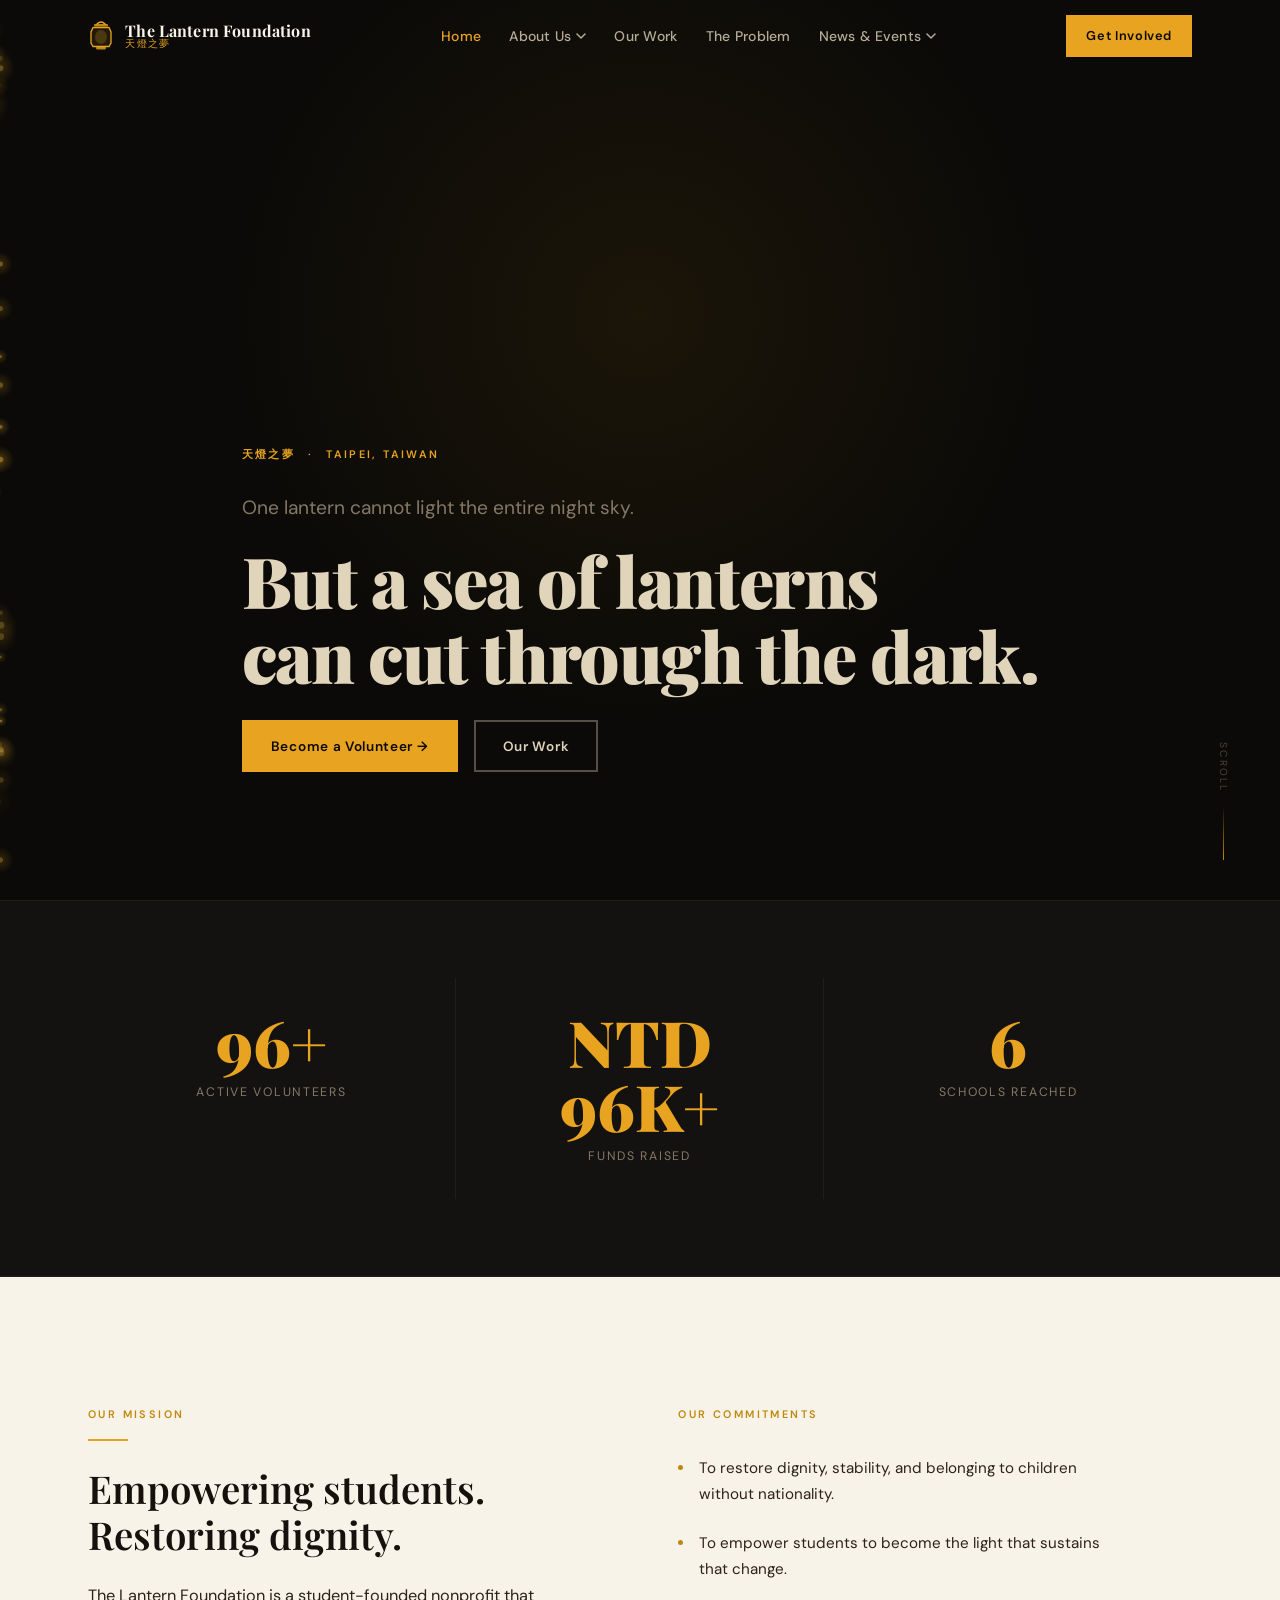
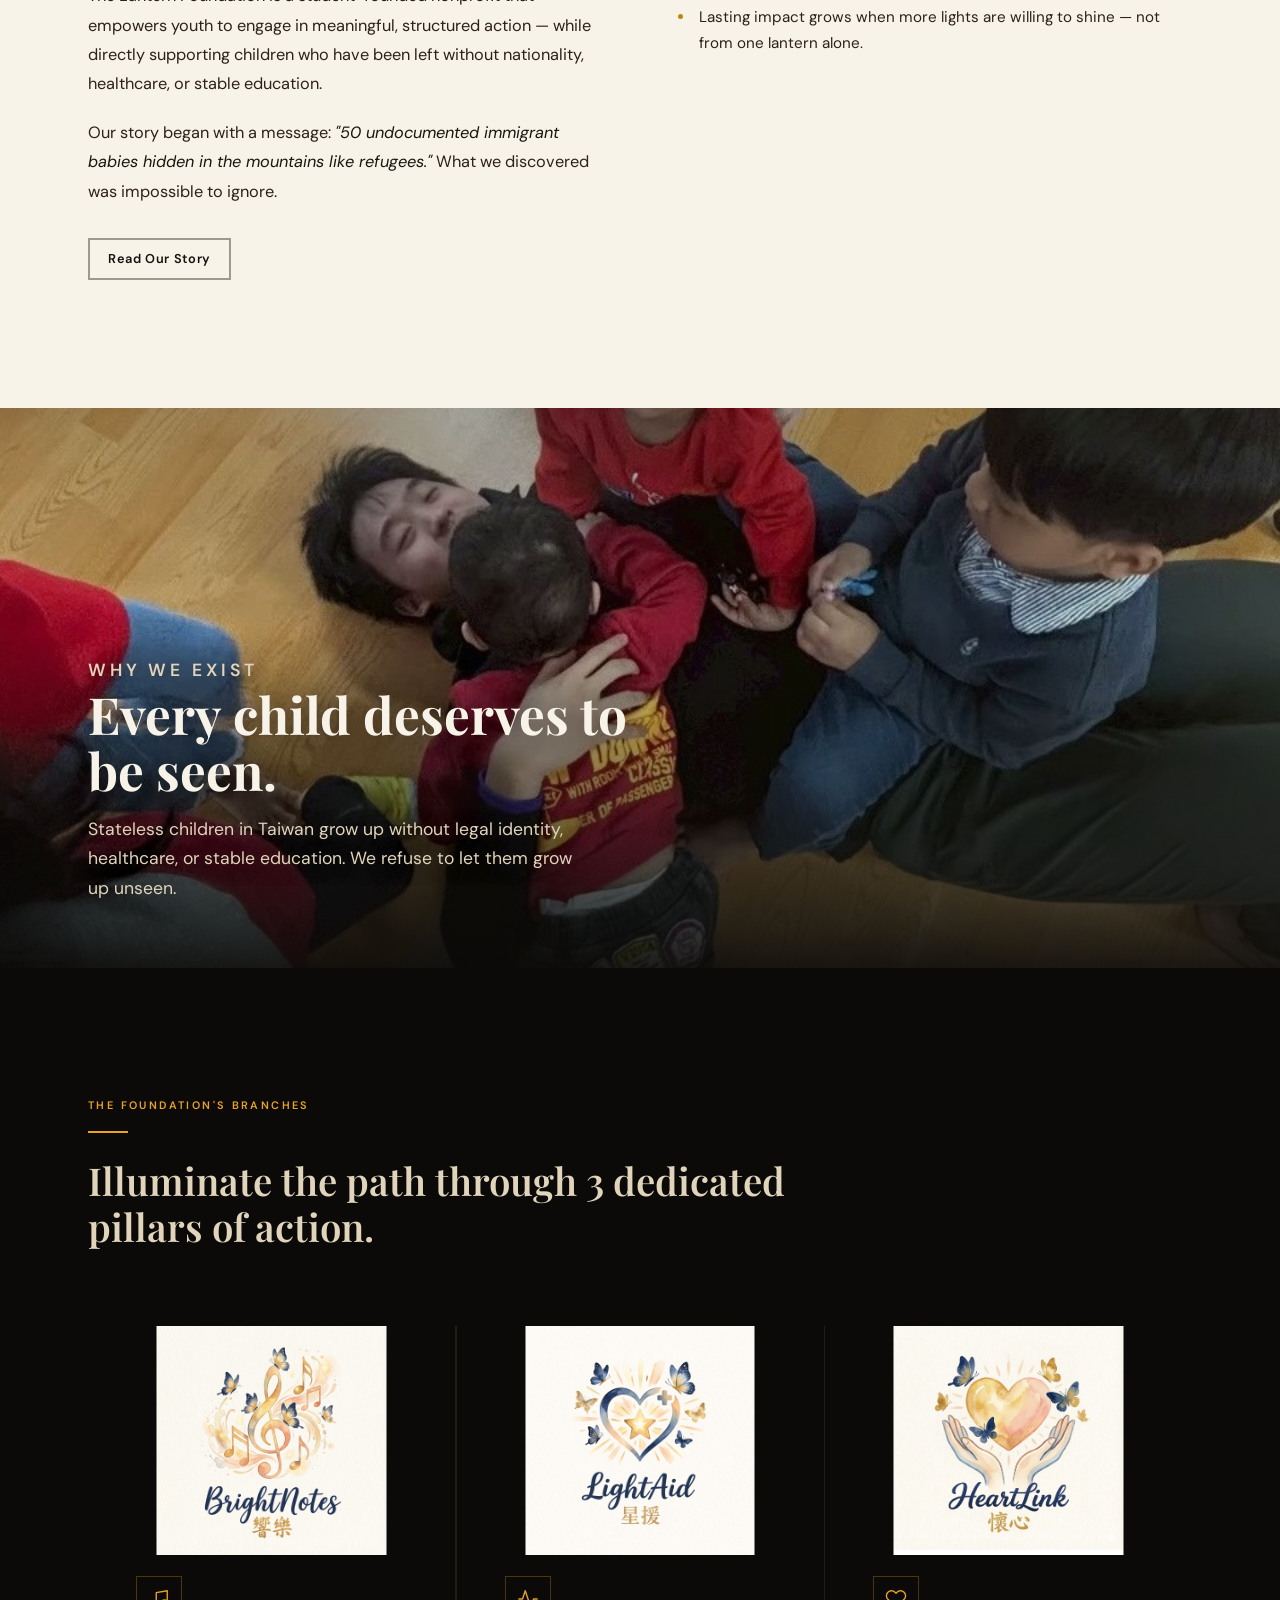
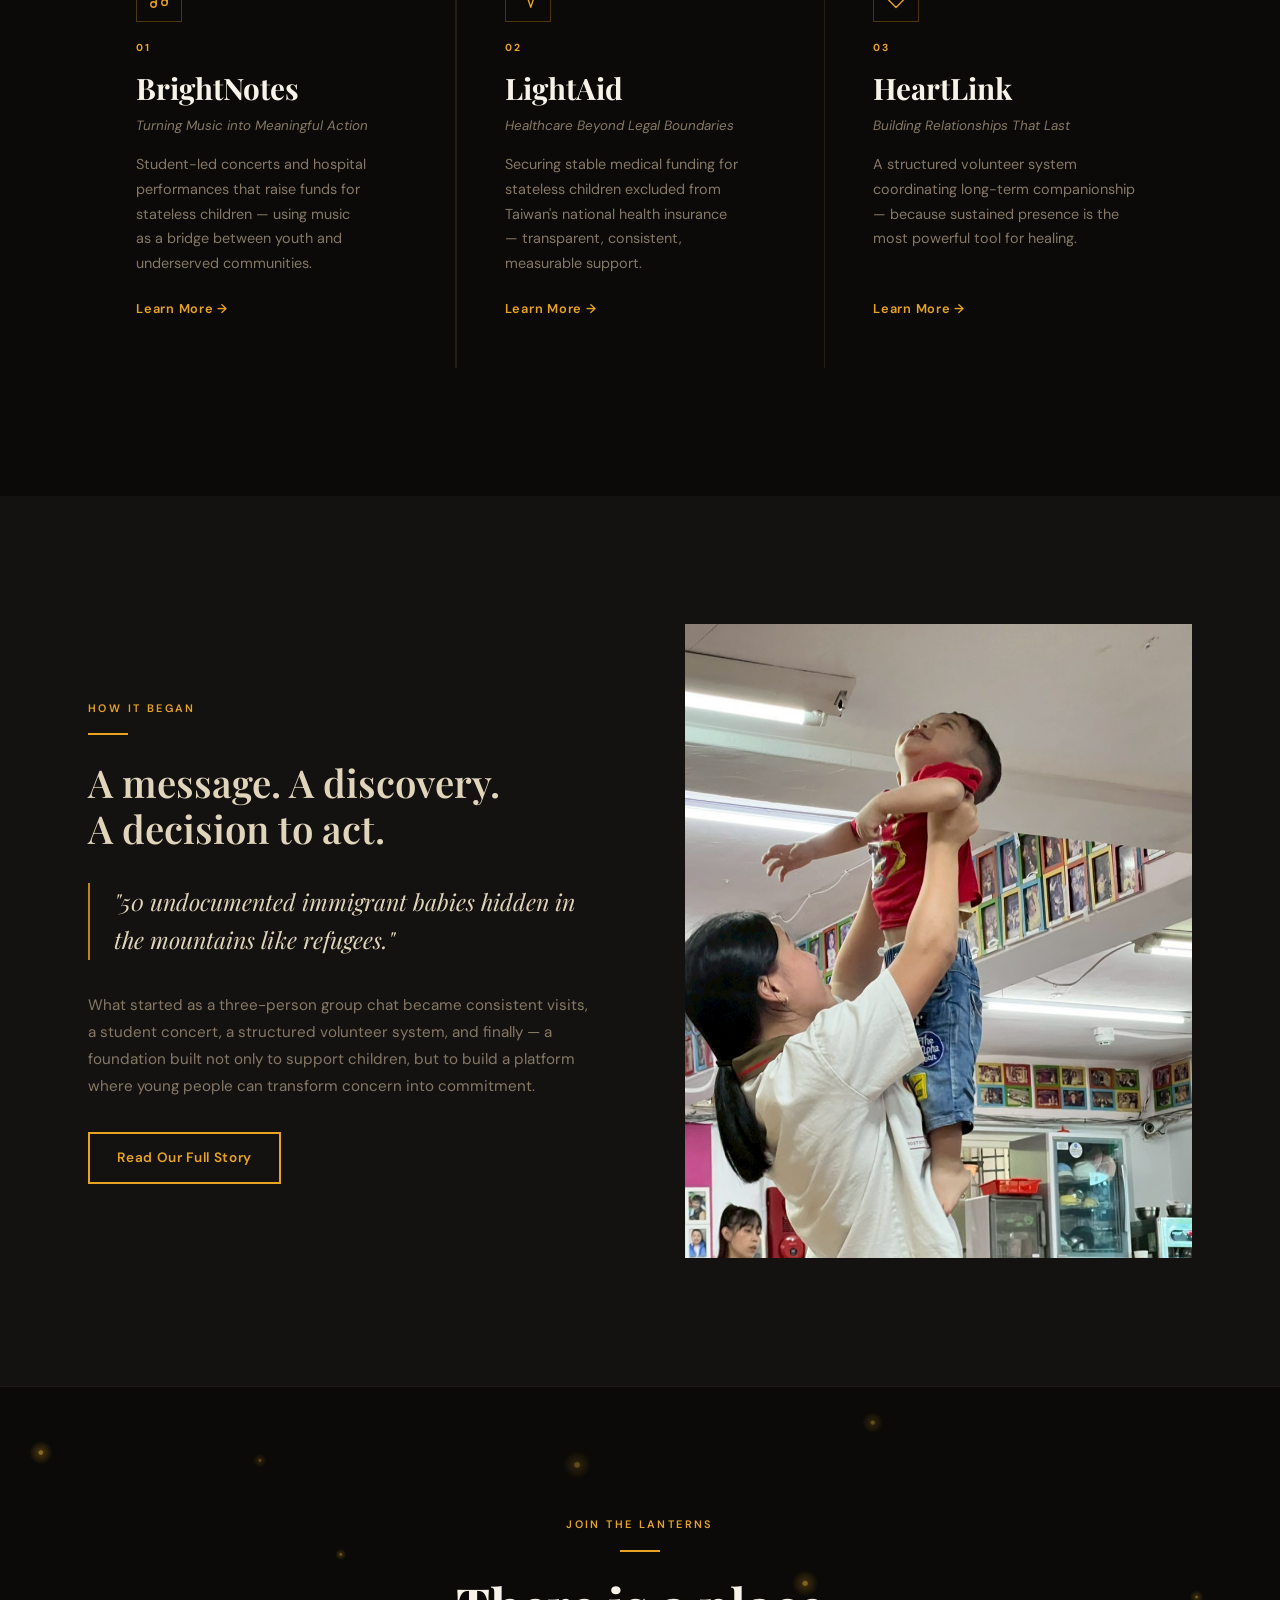
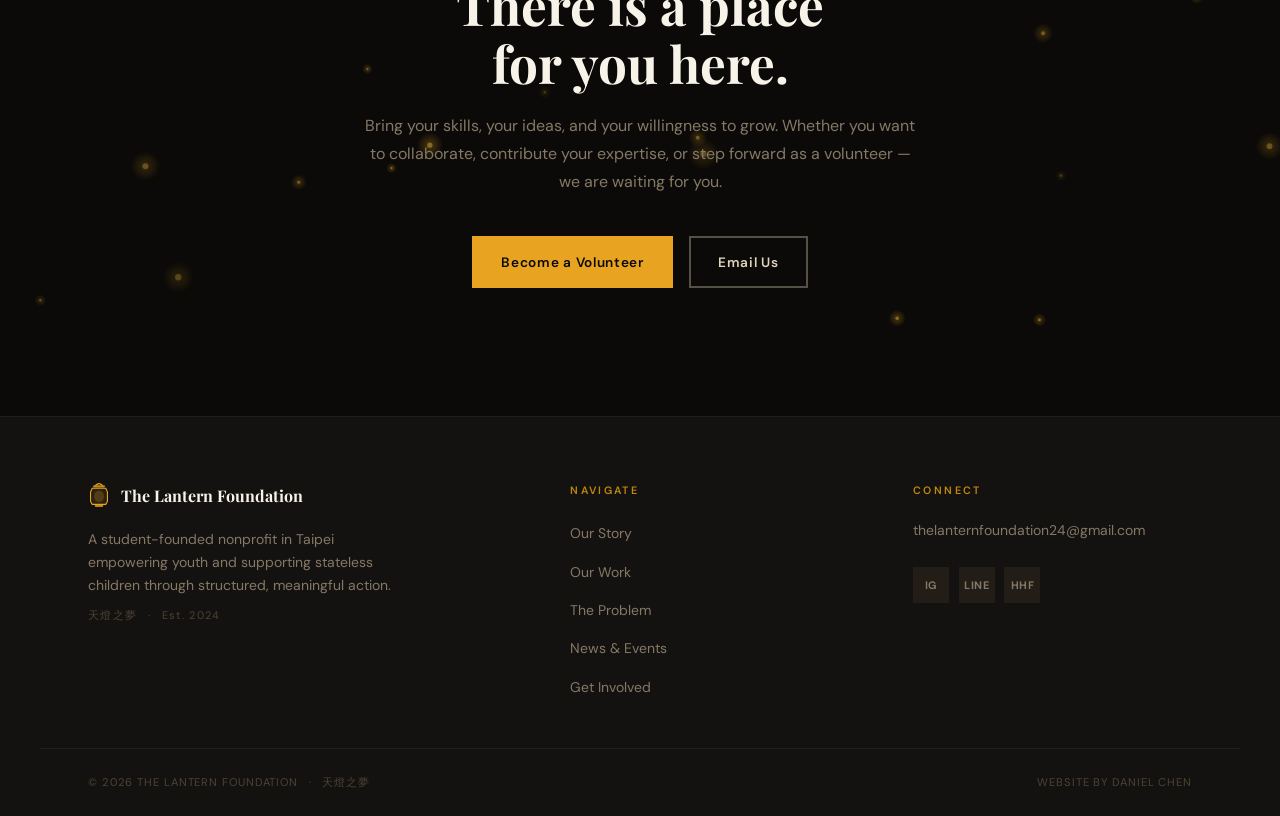
==== commit be0d6a56: "Add 7 school partner profiles, update homepage stats, gitignore local logs - About: fill "02 Schools" ====
--- a/index.html
+++ b/index.html
@@ -189,9 +189,9 @@
 <section id="stats" aria-label="Impact numbers">
   <div class="wrap">
     <div class="stats-row">
-      <div class="stat-block reveal"><span class="stat-num" data-count="60" data-suffix="+">0</span><p class="stat-lbl">Active Volunteers</p></div>
+      <div class="stat-block reveal"><span class="stat-num" data-count="100" data-suffix="+">0</span><p class="stat-lbl">Active Volunteers</p></div>
       <div class="stat-block reveal d2"><span class="stat-num" data-count="100" data-prefix="NTD " data-suffix="K+">0</span><p class="stat-lbl">Funds Raised</p></div>
-      <div class="stat-block reveal d3"><span class="stat-num" data-count="3">0</span><p class="stat-lbl">Program Branches</p></div>
+      <div class="stat-block reveal d3"><span class="stat-num" data-count="7">0</span><p class="stat-lbl">Schools Reached</p></div>
     </div>
   </div>
 </section>
